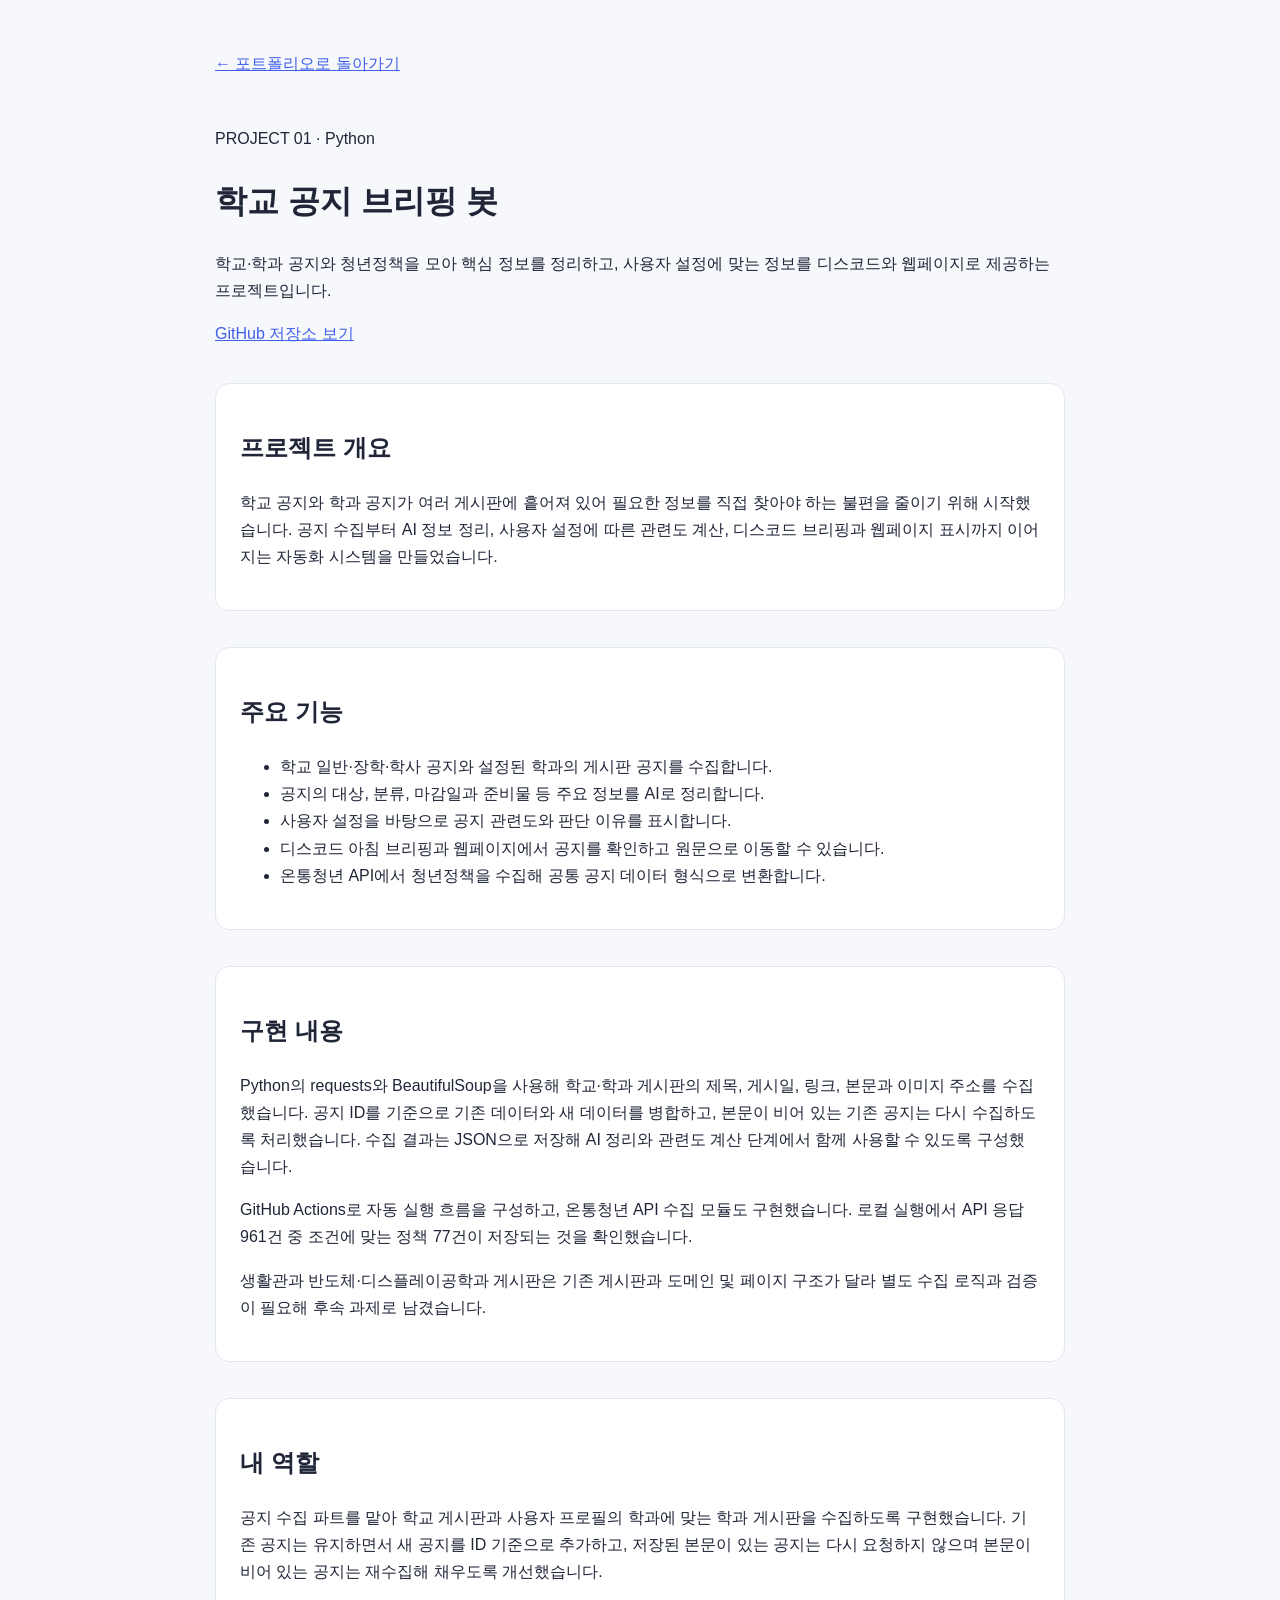
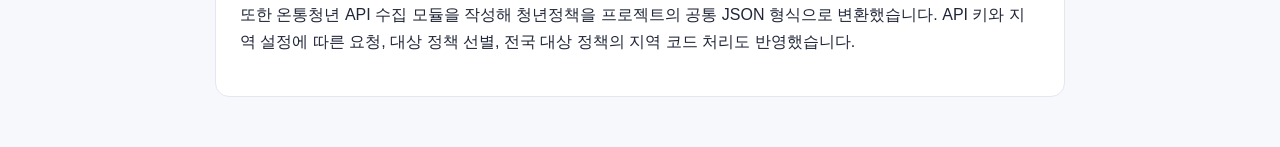
==== projects/notice-bot.html @ 907acf97 "Fix project detail page folder path" ====
<!doctype html>
<html lang="ko">
<head>
  <meta charset="utf-8">
  <meta name="viewport" content="width=device-width, initial-scale=1">
  <title>학교 공지 브리핑 봇 | 이민서</title>
  <style>
    body {
      max-width: 850px;
      margin: 50px auto;
      padding: 0 24px;
      font-family: Arial, sans-serif;
      line-height: 1.7;
      color: #202638;
      background: #f7f8fc;
    }
    a { color: #405fe8; }
    section {
      margin-top: 36px;
      padding: 24px;
      background: white;
      border: 1px solid #e4e7ef;
      border-radius: 14px;
    }
    .back { display: inline-block; margin-bottom: 32px; }
  </style>
</head>
<body>
  <a class="back" href="../index.html">← 포트폴리오로 돌아가기</a>

<main>
  <p>PROJECT 01 · Python</p>
  <h1>학교 공지 브리핑 봇</h1>
  <p>
    학교·학과 공지와 청년정책을 모아 핵심 정보를 정리하고,
    사용자 설정에 맞는 정보를 디스코드와 웹페이지로 제공하는 프로젝트입니다.
  </p>

  <p>
    <a href="https://github.com/seongminhong497-cell/koreatech-notice-bot">
      GitHub 저장소 보기
    </a>
  </p>

  <section>
    <h2>프로젝트 개요</h2>
    <p>
      학교 공지와 학과 공지가 여러 게시판에 흩어져 있어 필요한 정보를
      직접 찾아야 하는 불편을 줄이기 위해 시작했습니다. 공지 수집부터
      AI 정보 정리, 사용자 설정에 따른 관련도 계산, 디스코드 브리핑과
      웹페이지 표시까지 이어지는 자동화 시스템을 만들었습니다.
    </p>
  </section>

  <section>
    <h2>주요 기능</h2>
    <ul>
      <li>학교 일반·장학·학사 공지와 설정된 학과의 게시판 공지를 수집합니다.</li>
      <li>공지의 대상, 분류, 마감일과 준비물 등 주요 정보를 AI로 정리합니다.</li>
      <li>사용자 설정을 바탕으로 공지 관련도와 판단 이유를 표시합니다.</li>
      <li>디스코드 아침 브리핑과 웹페이지에서 공지를 확인하고 원문으로 이동할 수 있습니다.</li>
      <li>온통청년 API에서 청년정책을 수집해 공통 공지 데이터 형식으로 변환합니다.</li>
    </ul>
  </section>

  <section>
    <h2>구현 내용</h2>
    <p>
      Python의 requests와 BeautifulSoup을 사용해 학교·학과 게시판의 제목,
      게시일, 링크, 본문과 이미지 주소를 수집했습니다. 공지 ID를 기준으로
      기존 데이터와 새 데이터를 병합하고, 본문이 비어 있는 기존 공지는
      다시 수집하도록 처리했습니다. 수집 결과는 JSON으로 저장해 AI 정리와
      관련도 계산 단계에서 함께 사용할 수 있도록 구성했습니다.
    </p>
    <p>
      GitHub Actions로 자동 실행 흐름을 구성하고, 온통청년 API 수집 모듈도
      구현했습니다. 로컬 실행에서 API 응답 961건 중 조건에 맞는 정책 77건이
      저장되는 것을 확인했습니다.
    </p>
    <p>
      생활관과 반도체·디스플레이공학과 게시판은 기존 게시판과 도메인 및
      페이지 구조가 달라 별도 수집 로직과 검증이 필요해 후속 과제로 남겼습니다.
    </p>
  </section>

  <section>
    <h2>내 역할</h2>
    <p>
      공지 수집 파트를 맡아 학교 게시판과 사용자 프로필의 학과에 맞는
      학과 게시판을 수집하도록 구현했습니다. 기존 공지는 유지하면서 새 공지를
      ID 기준으로 추가하고, 저장된 본문이 있는 공지는 다시 요청하지 않으며
      본문이 비어 있는 공지는 재수집해 채우도록 개선했습니다.
    </p>
    <p>
      또한 온통청년 API 수집 모듈을 작성해 청년정책을 프로젝트의 공통 JSON
      형식으로 변환했습니다. API 키와 지역 설정에 따른 요청, 대상 정책 선별,
      전국 대상 정책의 지역 코드 처리도 반영했습니다.
    </p>
  </section>
</main>
</body>
</html>
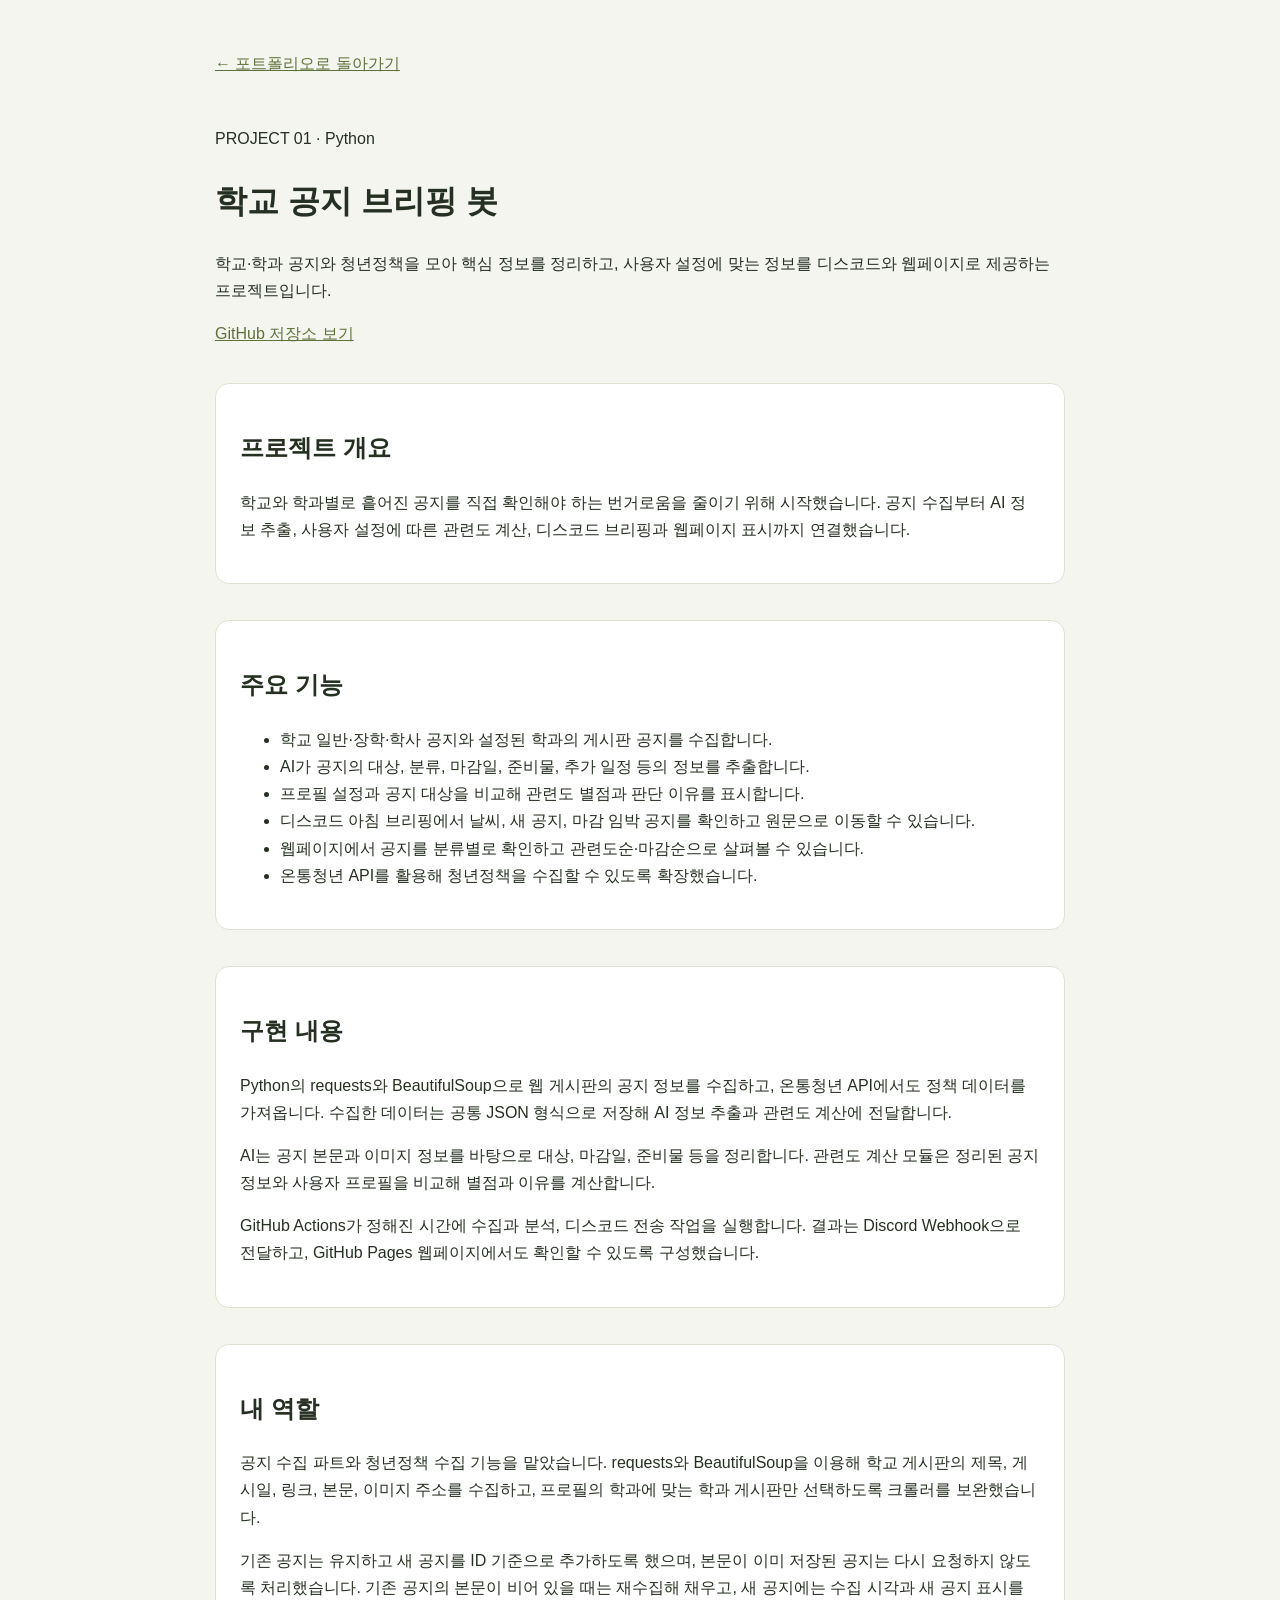
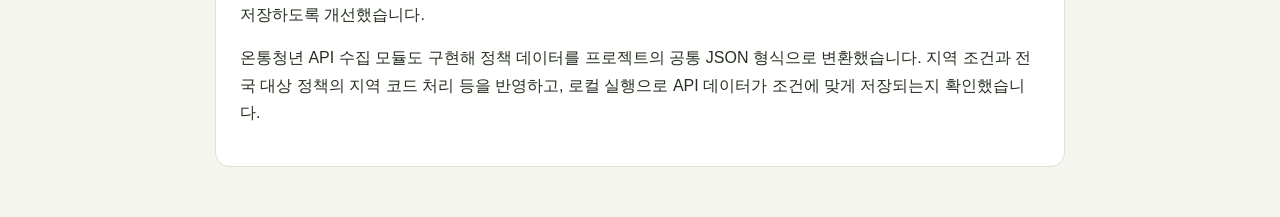
==== commit 0f2521d7: "Update project content and colors" ====
--- a/projects/notice-bot.html
+++ b/projects/notice-bot.html
@@ -3,6 +3,7 @@
 <head>
   <meta charset="utf-8">
   <meta name="viewport" content="width=device-width, initial-scale=1">
+  <link rel="stylesheet" href="/style.css">
   <title>학교 공지 브리핑 봇 | 이민서</title>
   <style>
     body {
@@ -11,18 +12,21 @@
       padding: 0 24px;
       font-family: Arial, sans-serif;
       line-height: 1.7;
-      color: #202638;
-      background: #f7f8fc;
+      color: #263022;
+      background: #F4F5EE;
     }
-    a { color: #405fe8; }
+    a { color: #5F713B; }
     section {
       margin-top: 36px;
       padding: 24px;
       background: white;
-      border: 1px solid #e4e7ef;
+      border: 1px solid #DDE3D2;
       border-radius: 14px;
     }
-    .back { display: inline-block; margin-bottom: 32px; }
+    .back {
+      display: inline-block;
+      margin-bottom: 32px;
+    }
   </style>
 </head>
 <body>
@@ -45,10 +49,8 @@
   <section>
     <h2>프로젝트 개요</h2>
     <p>
-      학교 공지와 학과 공지가 여러 게시판에 흩어져 있어 필요한 정보를
-      직접 찾아야 하는 불편을 줄이기 위해 시작했습니다. 공지 수집부터
-      AI 정보 정리, 사용자 설정에 따른 관련도 계산, 디스코드 브리핑과
-      웹페이지 표시까지 이어지는 자동화 시스템을 만들었습니다.
+      학교와 학과별로 흩어진 공지를 직접 확인해야 하는 번거로움을 줄이기 위해 시작했습니다.
+      공지 수집부터 AI 정보 추출, 사용자 설정에 따른 관련도 계산, 디스코드 브리핑과 웹페이지 표시까지 연결했습니다.
     </p>
   </section>
 
@@ -56,45 +58,46 @@
     <h2>주요 기능</h2>
     <ul>
       <li>학교 일반·장학·학사 공지와 설정된 학과의 게시판 공지를 수집합니다.</li>
-      <li>공지의 대상, 분류, 마감일과 준비물 등 주요 정보를 AI로 정리합니다.</li>
-      <li>사용자 설정을 바탕으로 공지 관련도와 판단 이유를 표시합니다.</li>
-      <li>디스코드 아침 브리핑과 웹페이지에서 공지를 확인하고 원문으로 이동할 수 있습니다.</li>
-      <li>온통청년 API에서 청년정책을 수집해 공통 공지 데이터 형식으로 변환합니다.</li>
+      <li>AI가 공지의 대상, 분류, 마감일, 준비물, 추가 일정 등의 정보를 추출합니다.</li>
+      <li>프로필 설정과 공지 대상을 비교해 관련도 별점과 판단 이유를 표시합니다.</li>
+      <li>디스코드 아침 브리핑에서 날씨, 새 공지, 마감 임박 공지를 확인하고 원문으로 이동할 수 있습니다.</li>
+      <li>웹페이지에서 공지를 분류별로 확인하고 관련도순·마감순으로 살펴볼 수 있습니다.</li>
+      <li>온통청년 API를 활용해 청년정책을 수집할 수 있도록 확장했습니다.</li>
     </ul>
   </section>
 
   <section>
     <h2>구현 내용</h2>
     <p>
-      Python의 requests와 BeautifulSoup을 사용해 학교·학과 게시판의 제목,
-      게시일, 링크, 본문과 이미지 주소를 수집했습니다. 공지 ID를 기준으로
-      기존 데이터와 새 데이터를 병합하고, 본문이 비어 있는 기존 공지는
-      다시 수집하도록 처리했습니다. 수집 결과는 JSON으로 저장해 AI 정리와
-      관련도 계산 단계에서 함께 사용할 수 있도록 구성했습니다.
+      Python의 requests와 BeautifulSoup으로 웹 게시판의 공지 정보를 수집하고,
+      온통청년 API에서도 정책 데이터를 가져옵니다.
+      수집한 데이터는 공통 JSON 형식으로 저장해 AI 정보 추출과 관련도 계산에 전달합니다.
     </p>
     <p>
-      GitHub Actions로 자동 실행 흐름을 구성하고, 온통청년 API 수집 모듈도
-      구현했습니다. 로컬 실행에서 API 응답 961건 중 조건에 맞는 정책 77건이
-      저장되는 것을 확인했습니다.
+      AI는 공지 본문과 이미지 정보를 바탕으로 대상, 마감일, 준비물 등을 정리합니다.
+      관련도 계산 모듈은 정리된 공지 정보와 사용자 프로필을 비교해 별점과 이유를 계산합니다.
     </p>
     <p>
-      생활관과 반도체·디스플레이공학과 게시판은 기존 게시판과 도메인 및
-      페이지 구조가 달라 별도 수집 로직과 검증이 필요해 후속 과제로 남겼습니다.
+      GitHub Actions가 정해진 시간에 수집과 분석, 디스코드 전송 작업을 실행합니다.
+      결과는 Discord Webhook으로 전달하고, GitHub Pages 웹페이지에서도 확인할 수 있도록 구성했습니다.
     </p>
   </section>
 
   <section>
     <h2>내 역할</h2>
     <p>
-      공지 수집 파트를 맡아 학교 게시판과 사용자 프로필의 학과에 맞는
-      학과 게시판을 수집하도록 구현했습니다. 기존 공지는 유지하면서 새 공지를
-      ID 기준으로 추가하고, 저장된 본문이 있는 공지는 다시 요청하지 않으며
-      본문이 비어 있는 공지는 재수집해 채우도록 개선했습니다.
+      공지 수집 파트와 청년정책 수집 기능을 맡았습니다.
+      requests와 BeautifulSoup을 이용해 학교 게시판의 제목, 게시일, 링크, 본문, 이미지 주소를 수집하고,
+      프로필의 학과에 맞는 학과 게시판만 선택하도록 크롤러를 보완했습니다.
     </p>
     <p>
-      또한 온통청년 API 수집 모듈을 작성해 청년정책을 프로젝트의 공통 JSON
-      형식으로 변환했습니다. API 키와 지역 설정에 따른 요청, 대상 정책 선별,
-      전국 대상 정책의 지역 코드 처리도 반영했습니다.
+      기존 공지는 유지하고 새 공지를 ID 기준으로 추가하도록 했으며,
+      본문이 이미 저장된 공지는 다시 요청하지 않도록 처리했습니다.
+      기존 공지의 본문이 비어 있을 때는 재수집해 채우고, 새 공지에는 수집 시각과 새 공지 표시를 저장하도록 개선했습니다.
+    </p>
+    <p>
+      온통청년 API 수집 모듈도 구현해 정책 데이터를 프로젝트의 공통 JSON 형식으로 변환했습니다.
+      지역 조건과 전국 대상 정책의 지역 코드 처리 등을 반영하고, 로컬 실행으로 API 데이터가 조건에 맞게 저장되는지 확인했습니다.
     </p>
   </section>
 </main>
--- a/style.css
+++ b/style.css
@@ -0,0 +1,22 @@
+.github-button {
+  display: inline-flex;
+  align-items: center;
+  gap: 8px;
+  padding: 10px 16px;
+  border-radius: 6px;
+  background: #181717;
+  color: white;
+  font-weight: bold;
+  text-decoration: none;
+}
+
+.github-button img {
+  display: block;
+  width: 20px;
+  height: 20px;
+  filter: brightness(0) invert(1);
+}
+
+.github-button:hover {
+  background: #333;
+}
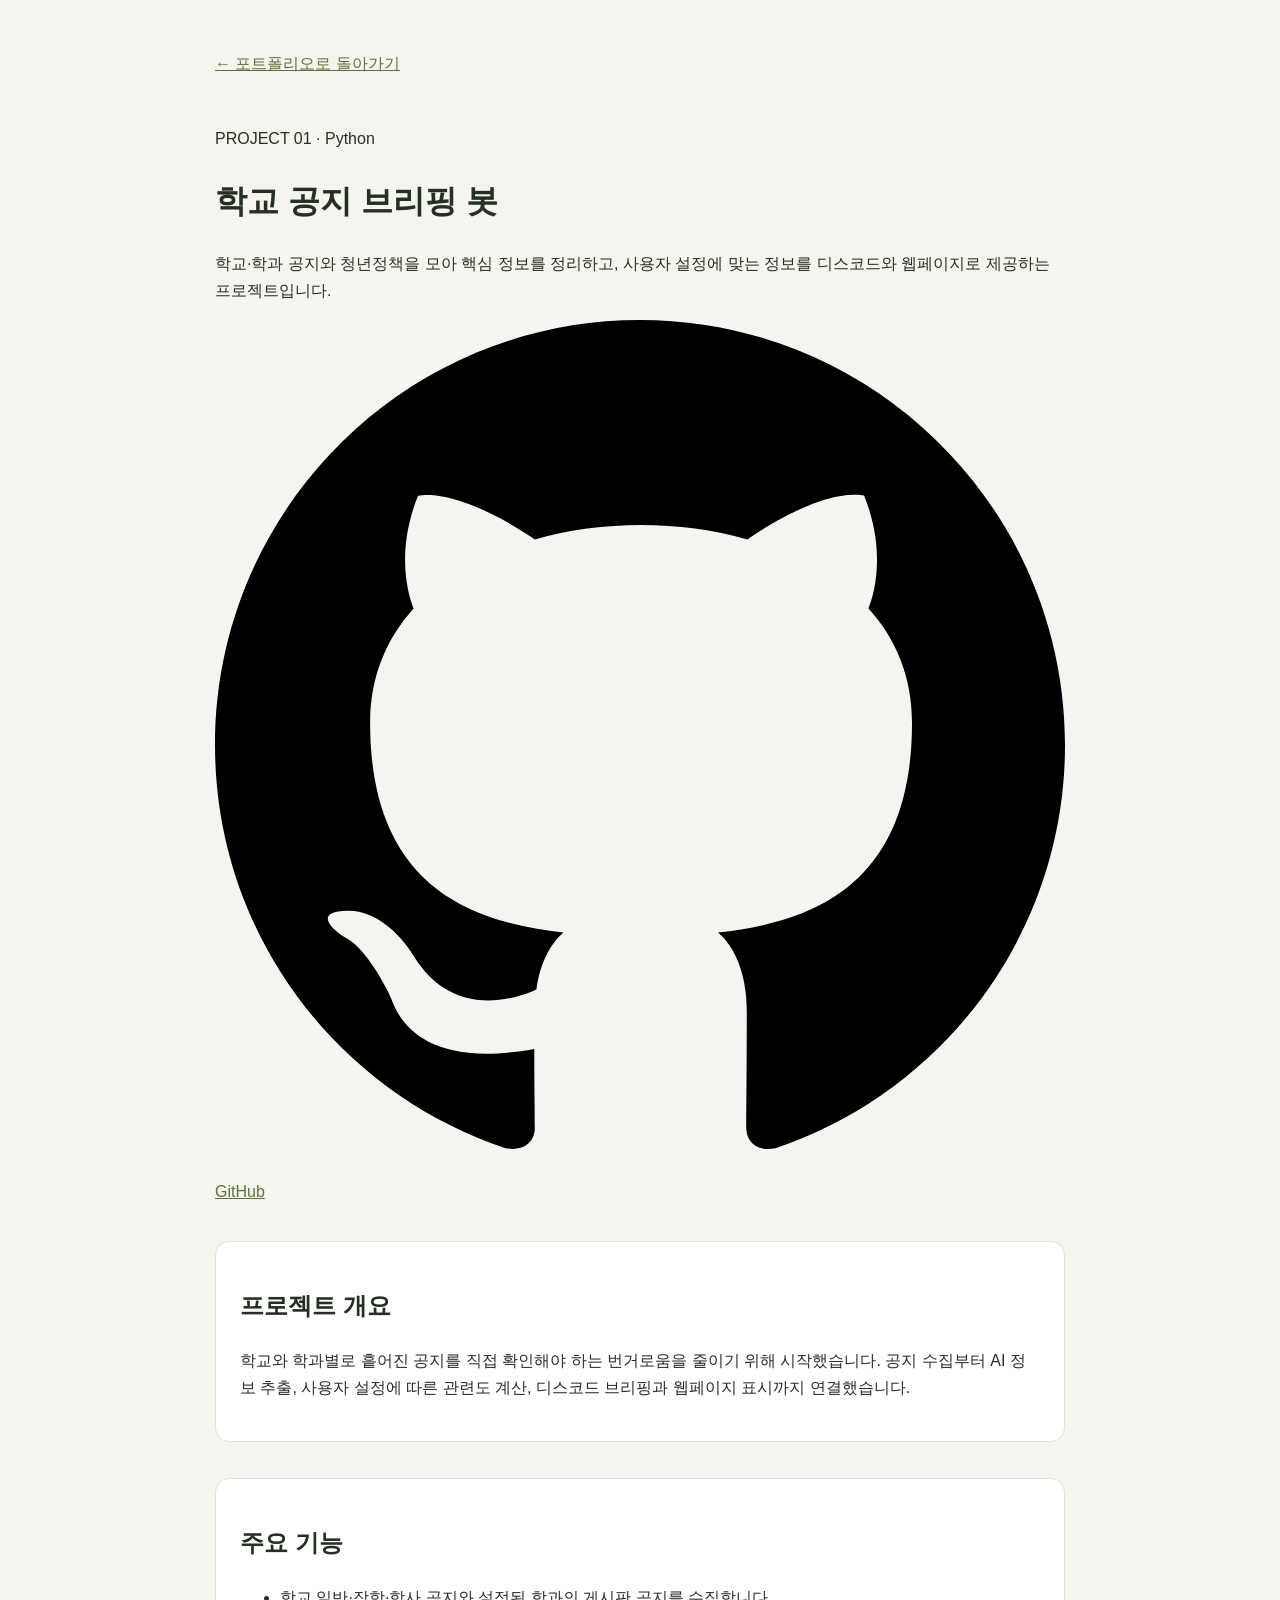
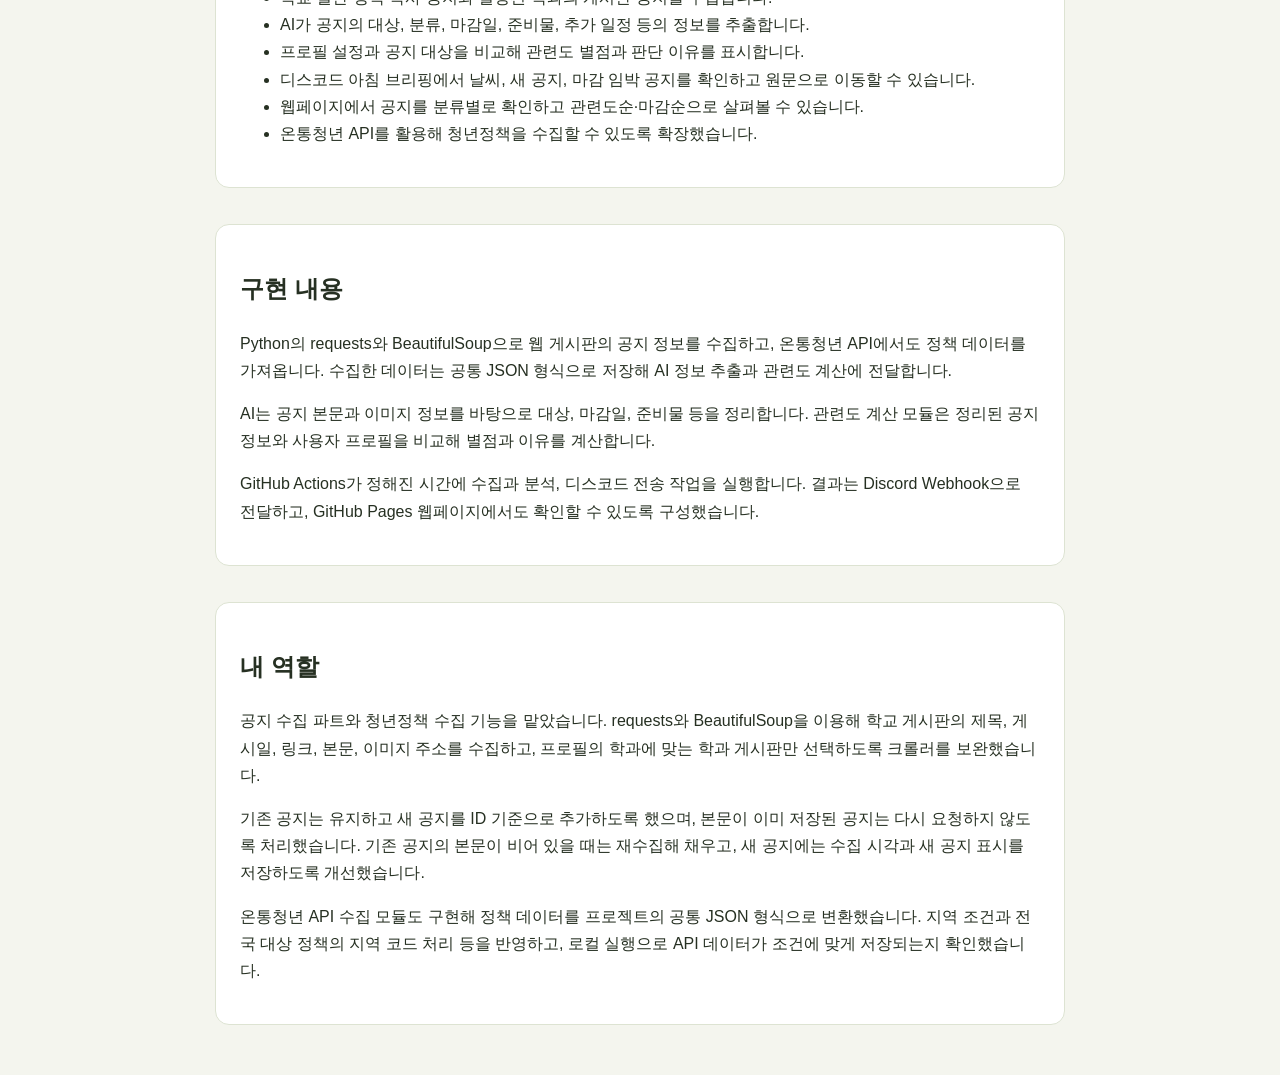
==== commit 243e90b4: "Add GitHub buttons and update portfolio styling" ====
--- a/projects/notice-bot.html
+++ b/projects/notice-bot.html
@@ -42,7 +42,8 @@
 
   <p>
     <a href="https://github.com/seongminhong497-cell/koreatech-notice-bot">
-      GitHub 저장소 보기
+      <img src="/assets/github.svg" alt="">
+      <span>GitHub</span>
     </a>
   </p>
 
--- a/style.css
+++ b/style.css
@@ -18,5 +18,6 @@
 }
 
 .github-button:hover {
-  background: #333;
+  background: #333333;
+  color: white;
 }
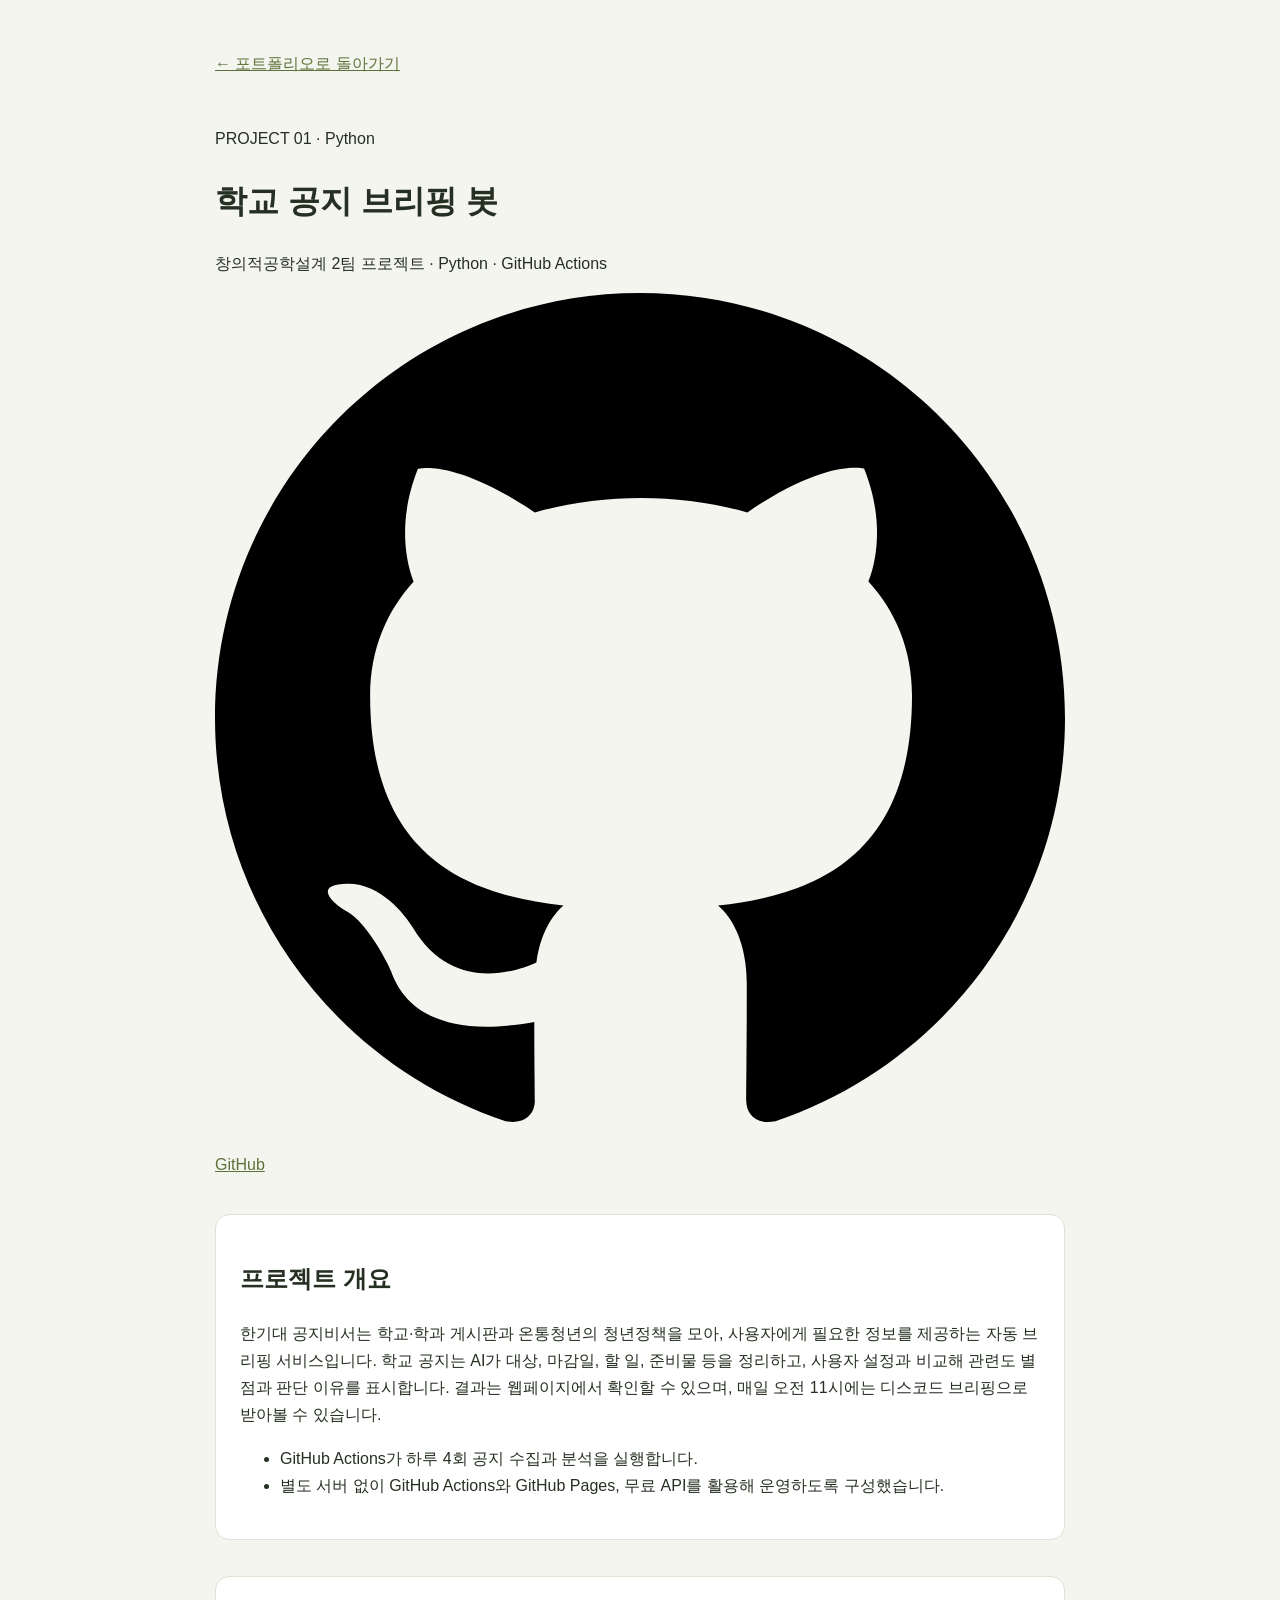
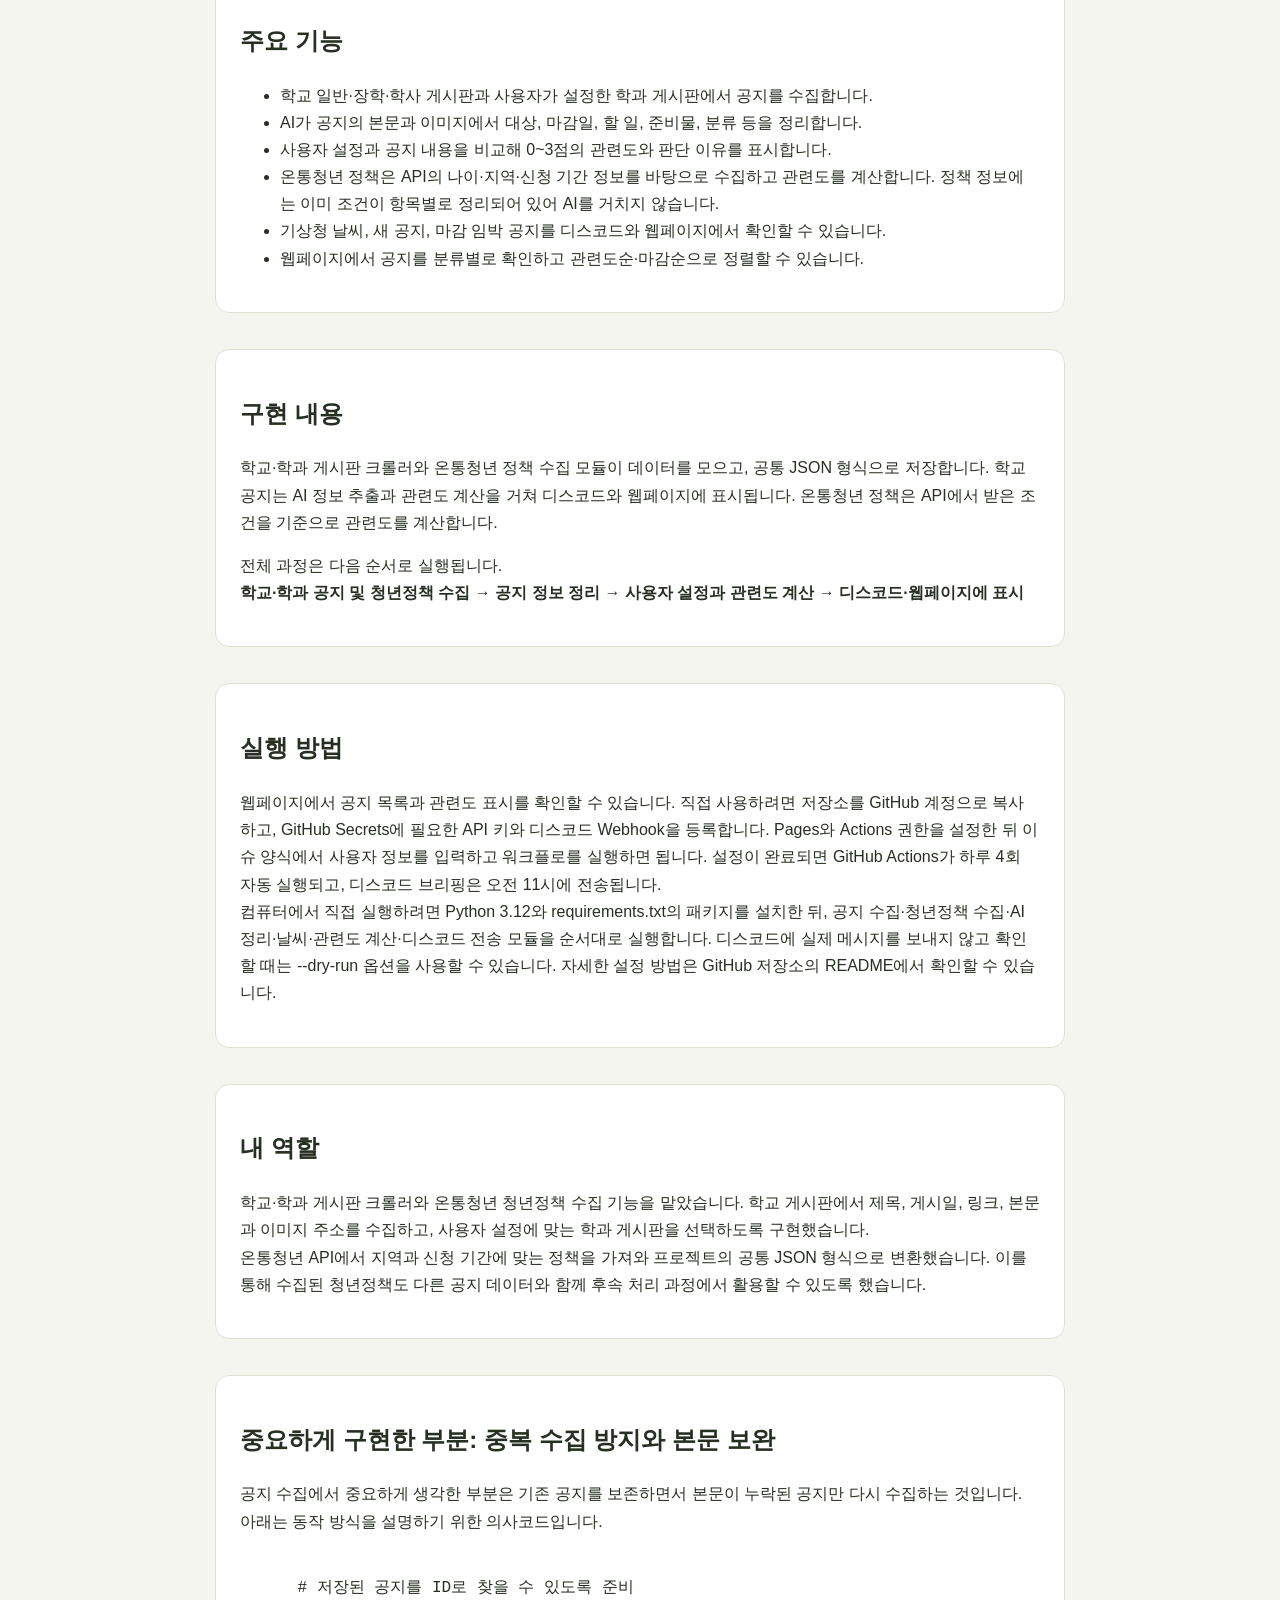
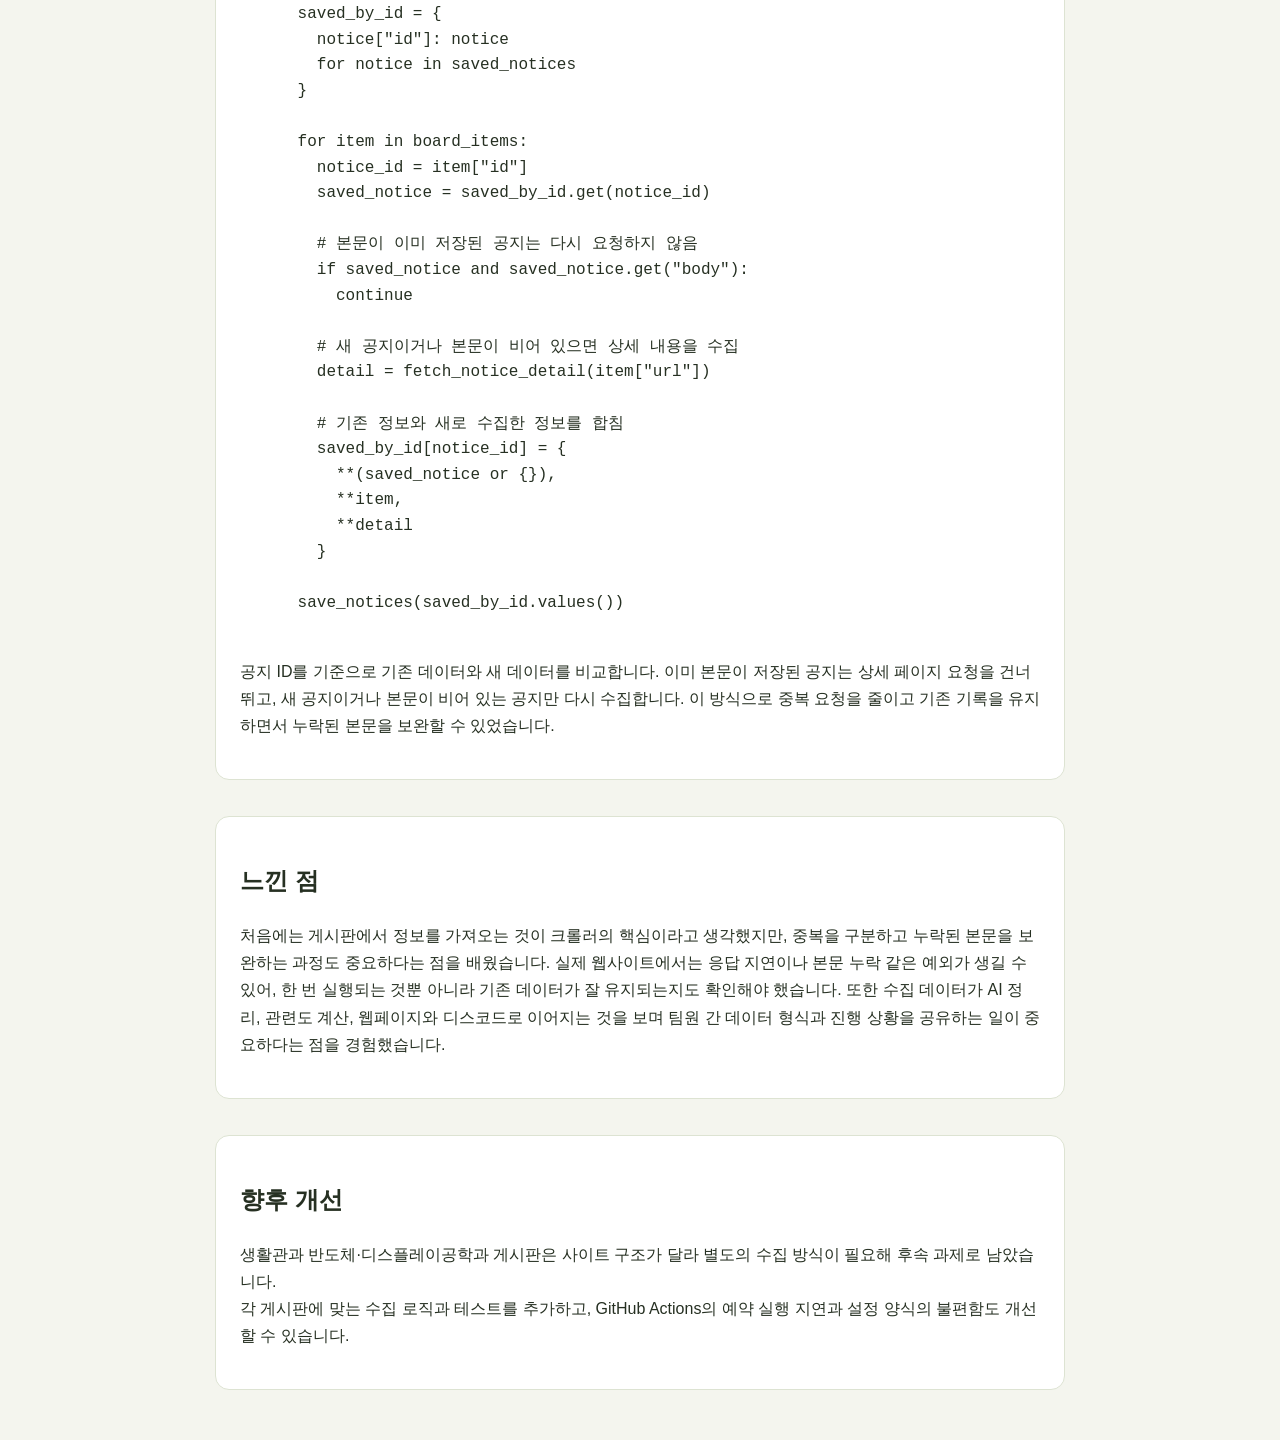
==== commit f4494069: "Update notice bot project details" ====
--- a/projects/notice-bot.html
+++ b/projects/notice-bot.html
@@ -36,8 +36,7 @@
   <p>PROJECT 01 · Python</p>
   <h1>학교 공지 브리핑 봇</h1>
   <p>
-    학교·학과 공지와 청년정책을 모아 핵심 정보를 정리하고,
-    사용자 설정에 맞는 정보를 디스코드와 웹페이지로 제공하는 프로젝트입니다.
+    창의적공학설계 2팀 프로젝트 · Python · GitHub Actions
   </p>
 
   <p>
@@ -50,57 +49,118 @@
   <section>
     <h2>프로젝트 개요</h2>
     <p>
-      학교와 학과별로 흩어진 공지를 직접 확인해야 하는 번거로움을 줄이기 위해 시작했습니다.
-      공지 수집부터 AI 정보 추출, 사용자 설정에 따른 관련도 계산, 디스코드 브리핑과 웹페이지 표시까지 연결했습니다.
+      한기대 공지비서는 학교·학과 게시판과 온통청년의 청년정책을 모아, 사용자에게 필요한 정보를 제공하는 자동 브리핑 서비스입니다.
+      학교 공지는 AI가 대상, 마감일, 할 일, 준비물 등을 정리하고, 사용자 설정과 비교해 관련도 별점과 판단 이유를 표시합니다. 
+      결과는 웹페이지에서 확인할 수 있으며, 매일 오전 11시에는 디스코드 브리핑으로 받아볼 수 있습니다. 
+    
+      <ul>
+        <li>GitHub Actions가 하루 4회 공지 수집과 분석을 실행합니다.</li>
+      <li>별도 서버 없이 GitHub Actions와 GitHub Pages, 무료 API를 활용해 운영하도록 구성했습니다. </li>
+      </ul>
     </p>
   </section>
 
   <section>
     <h2>주요 기능</h2>
     <ul>
-      <li>학교 일반·장학·학사 공지와 설정된 학과의 게시판 공지를 수집합니다.</li>
-      <li>AI가 공지의 대상, 분류, 마감일, 준비물, 추가 일정 등의 정보를 추출합니다.</li>
-      <li>프로필 설정과 공지 대상을 비교해 관련도 별점과 판단 이유를 표시합니다.</li>
-      <li>디스코드 아침 브리핑에서 날씨, 새 공지, 마감 임박 공지를 확인하고 원문으로 이동할 수 있습니다.</li>
-      <li>웹페이지에서 공지를 분류별로 확인하고 관련도순·마감순으로 살펴볼 수 있습니다.</li>
-      <li>온통청년 API를 활용해 청년정책을 수집할 수 있도록 확장했습니다.</li>
+      <li>학교 일반·장학·학사 게시판과 사용자가 설정한 학과 게시판에서 공지를 수집합니다.</li>
+      <li>AI가 공지의 본문과 이미지에서 대상, 마감일, 할 일, 준비물, 분류 등을 정리합니다.</li>
+      <li>사용자 설정과 공지 내용을 비교해 0~3점의 관련도와 판단 이유를 표시합니다.</li>
+      <li>온통청년 정책은 API의 나이·지역·신청 기간 정보를 바탕으로 수집하고 관련도를 계산합니다. 정책 정보에는 이미 조건이 항목별로 정리되어 있어 AI를 거치지 않습니다.</li>
+      <li>기상청 날씨, 새 공지, 마감 임박 공지를 디스코드와 웹페이지에서 확인할 수 있습니다.</li>
+      <li>웹페이지에서 공지를 분류별로 확인하고 관련도순·마감순으로 정렬할 수 있습니다.</li>
     </ul>
   </section>
 
   <section>
     <h2>구현 내용</h2>
     <p>
-      Python의 requests와 BeautifulSoup으로 웹 게시판의 공지 정보를 수집하고,
-      온통청년 API에서도 정책 데이터를 가져옵니다.
-      수집한 데이터는 공통 JSON 형식으로 저장해 AI 정보 추출과 관련도 계산에 전달합니다.
+      학교·학과 게시판 크롤러와 온통청년 정책 수집 모듈이 데이터를 모으고, 공통 JSON 형식으로 저장합니다.
+      학교 공지는 AI 정보 추출과 관련도 계산을 거쳐 디스코드와 웹페이지에 표시됩니다.
+      온통청년 정책은 API에서 받은 조건을 기준으로 관련도를 계산합니다.
     </p>
     <p>
-      AI는 공지 본문과 이미지 정보를 바탕으로 대상, 마감일, 준비물 등을 정리합니다.
-      관련도 계산 모듈은 정리된 공지 정보와 사용자 프로필을 비교해 별점과 이유를 계산합니다.
+      전체 과정은 다음 순서로 실행됩니다.
+      <br>
+      <b>학교·학과 공지 및 청년정책 수집 → 공지 정보 정리 → 사용자 설정과 관련도 계산 → 디스코드·웹페이지에 표시</b>
     </p>
+  </section>
+
+  <section>
+    <h2>실행 방법</h2>
     <p>
-      GitHub Actions가 정해진 시간에 수집과 분석, 디스코드 전송 작업을 실행합니다.
-      결과는 Discord Webhook으로 전달하고, GitHub Pages 웹페이지에서도 확인할 수 있도록 구성했습니다.
+      웹페이지에서 공지 목록과 관련도 표시를 확인할 수 있습니다. 직접 사용하려면 저장소를 GitHub 계정으로 복사하고, GitHub Secrets에 필요한 API 키와 디스코드 Webhook을 등록합니다. Pages와 Actions 권한을 설정한 뒤 이슈 양식에서 사용자 정보를 입력하고 워크플로를 실행하면 됩니다. 설정이 완료되면 GitHub Actions가 하루 4회 자동 실행되고, 디스코드 브리핑은 오전 11시에 전송됩니다.
+      <br>
+      컴퓨터에서 직접 실행하려면 Python 3.12와 requirements.txt의 패키지를 설치한 뒤, 공지 수집·청년정책 수집·AI 정리·날씨·관련도 계산·디스코드 전송 모듈을 순서대로 실행합니다. 디스코드에 실제 메시지를 보내지 않고 확인할 때는 --dry-run 옵션을 사용할 수 있습니다. 자세한 설정 방법은 GitHub 저장소의 README에서 확인할 수 있습니다.
     </p>
   </section>
 
   <section>
     <h2>내 역할</h2>
     <p>
-      공지 수집 파트와 청년정책 수집 기능을 맡았습니다.
-      requests와 BeautifulSoup을 이용해 학교 게시판의 제목, 게시일, 링크, 본문, 이미지 주소를 수집하고,
-      프로필의 학과에 맞는 학과 게시판만 선택하도록 크롤러를 보완했습니다.
-    </p>
-    <p>
-      기존 공지는 유지하고 새 공지를 ID 기준으로 추가하도록 했으며,
-      본문이 이미 저장된 공지는 다시 요청하지 않도록 처리했습니다.
-      기존 공지의 본문이 비어 있을 때는 재수집해 채우고, 새 공지에는 수집 시각과 새 공지 표시를 저장하도록 개선했습니다.
-    </p>
-    <p>
-      온통청년 API 수집 모듈도 구현해 정책 데이터를 프로젝트의 공통 JSON 형식으로 변환했습니다.
-      지역 조건과 전국 대상 정책의 지역 코드 처리 등을 반영하고, 로컬 실행으로 API 데이터가 조건에 맞게 저장되는지 확인했습니다.
+      학교·학과 게시판 크롤러와 온통청년 청년정책 수집 기능을 맡았습니다. 학교 게시판에서 제목, 게시일, 링크, 본문과 이미지 주소를 수집하고, 사용자 설정에 맞는 학과 게시판을 선택하도록 구현했습니다.
+      <br>
+      온통청년 API에서 지역과 신청 기간에 맞는 정책을 가져와 프로젝트의 공통 JSON 형식으로 변환했습니다. 이를 통해 수집된 청년정책도 다른 공지 데이터와 함께 후속 처리 과정에서 활용할 수 있도록 했습니다.
     </p>
   </section>
+
+  <section>
+    <h2>중요하게 구현한 부분: 중복 수집 방지와 본문 보완</h2>
+    <p>
+      공지 수집에서 중요하게 생각한 부분은 기존 공지를 보존하면서 본문이 누락된 공지만 다시 수집하는 것입니다. 아래는 동작 방식을 설명하기 위한 의사코드입니다.
+    </p>
+    <pre><code class="language-python">
+      # 저장된 공지를 ID로 찾을 수 있도록 준비
+      saved_by_id = {
+        notice["id"]: notice
+        for notice in saved_notices
+      }
+
+      for item in board_items:
+        notice_id = item["id"]
+        saved_notice = saved_by_id.get(notice_id)
+
+        # 본문이 이미 저장된 공지는 다시 요청하지 않음
+        if saved_notice and saved_notice.get("body"):
+          continue
+
+        # 새 공지이거나 본문이 비어 있으면 상세 내용을 수집
+        detail = fetch_notice_detail(item["url"])
+
+        # 기존 정보와 새로 수집한 정보를 합침
+        saved_by_id[notice_id] = {
+          **(saved_notice or {}),
+          **item,
+          **detail
+        }
+
+      save_notices(saved_by_id.values())
+    </code></pre>
+    <p>
+      공지 ID를 기준으로 기존 데이터와 새 데이터를 비교합니다.
+      이미 본문이 저장된 공지는 상세 페이지 요청을 건너뛰고, 새 공지이거나 본문이 비어 있는 공지만 다시 수집합니다.
+      이 방식으로 중복 요청을 줄이고 기존 기록을 유지하면서 누락된 본문을 보완할 수 있었습니다.
+    </p>
+  </section>
+
+  <section>
+    <h2>느낀 점</h2>
+    <p>
+      처음에는 게시판에서 정보를 가져오는 것이 크롤러의 핵심이라고 생각했지만, 중복을 구분하고 누락된 본문을 보완하는 과정도 중요하다는 점을 배웠습니다.
+      실제 웹사이트에서는 응답 지연이나 본문 누락 같은 예외가 생길 수 있어, 한 번 실행되는 것뿐 아니라 기존 데이터가 잘 유지되는지도 확인해야 했습니다.
+      또한 수집 데이터가 AI 정리, 관련도 계산, 웹페이지와 디스코드로 이어지는 것을 보며 팀원 간 데이터 형식과 진행 상황을 공유하는 일이 중요하다는 점을 경험했습니다.
+    </p>
+  </section>
+
+  <section>
+    <h2>향후 개선</h2>
+    <p>
+      생활관과 반도체·디스플레이공학과 게시판은 사이트 구조가 달라 별도의 수집 방식이 필요해 후속 과제로 남았습니다.
+      <br>
+      각 게시판에 맞는 수집 로직과 테스트를 추가하고, GitHub Actions의 예약 실행 지연과 설정 양식의 불편함도 개선할 수 있습니다.
+    </p>
+  </section>
+
 </main>
 </body>
 </html>
--- a/style.css
+++ b/style.css
@@ -20,4 +20,18 @@
 .github-button:hover {
   background: #333333;
   color: white;
+}
+
+# 코드 배경색, 글자색 수정
+pre {
+  overflow-x: auto;
+  padding: 20px;
+  border-radius: 12px;
+  background: #263022;
+  color: #f4f5ee;
+}
+
+pre code {
+  font-family: Consolas, monospace;
+  line-height: 1.6;
 }
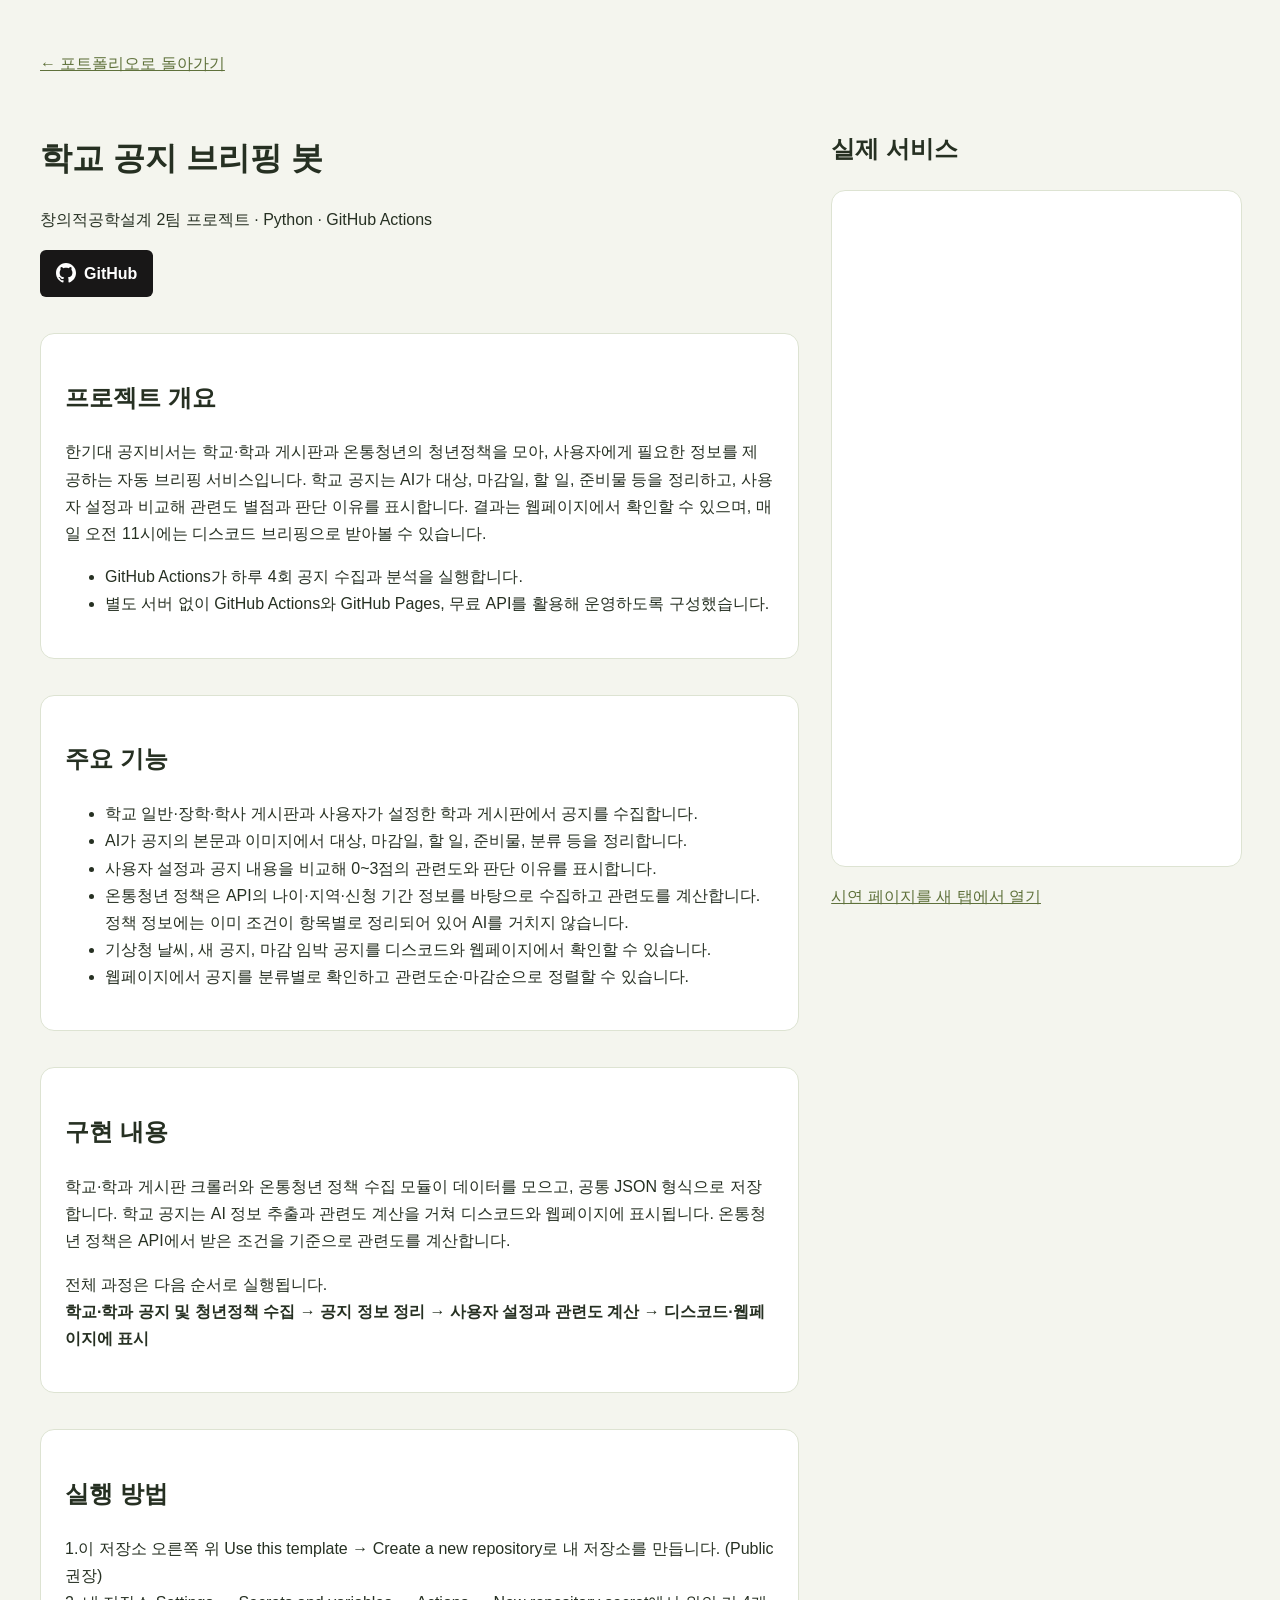
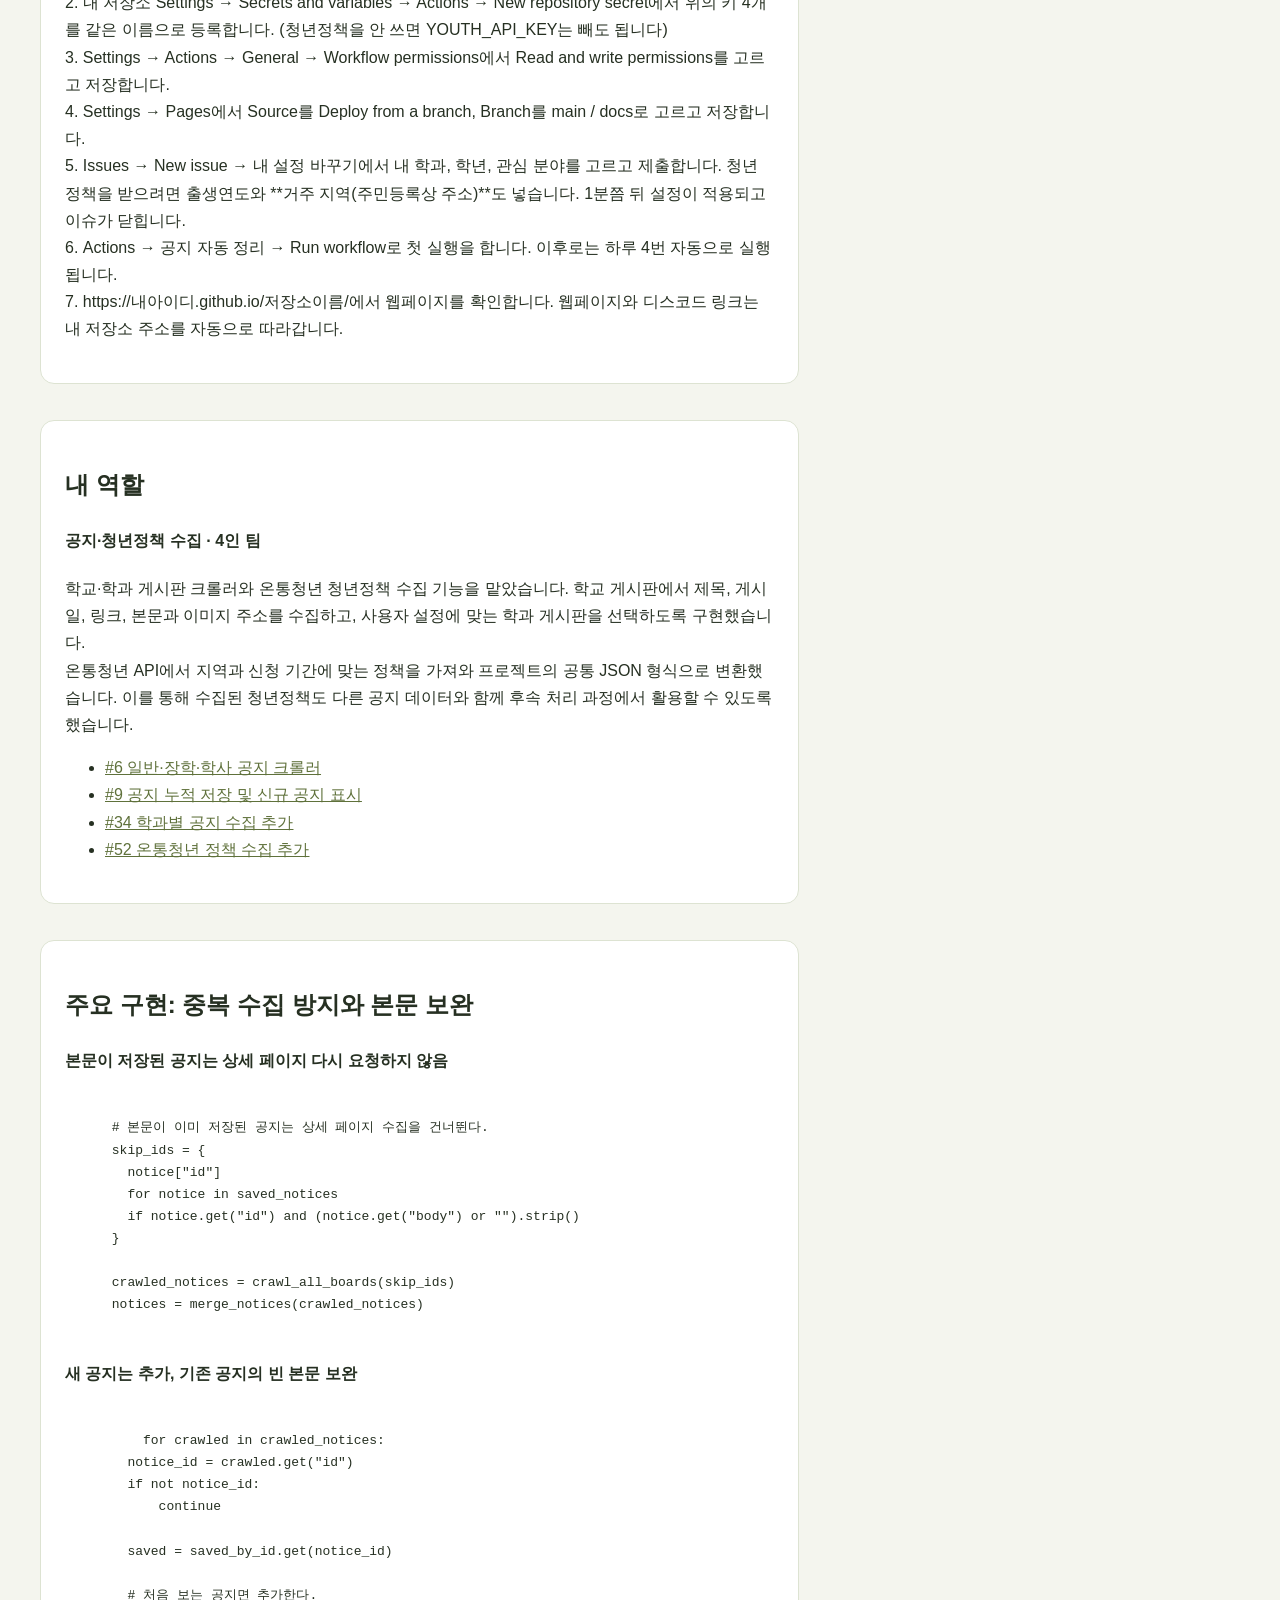
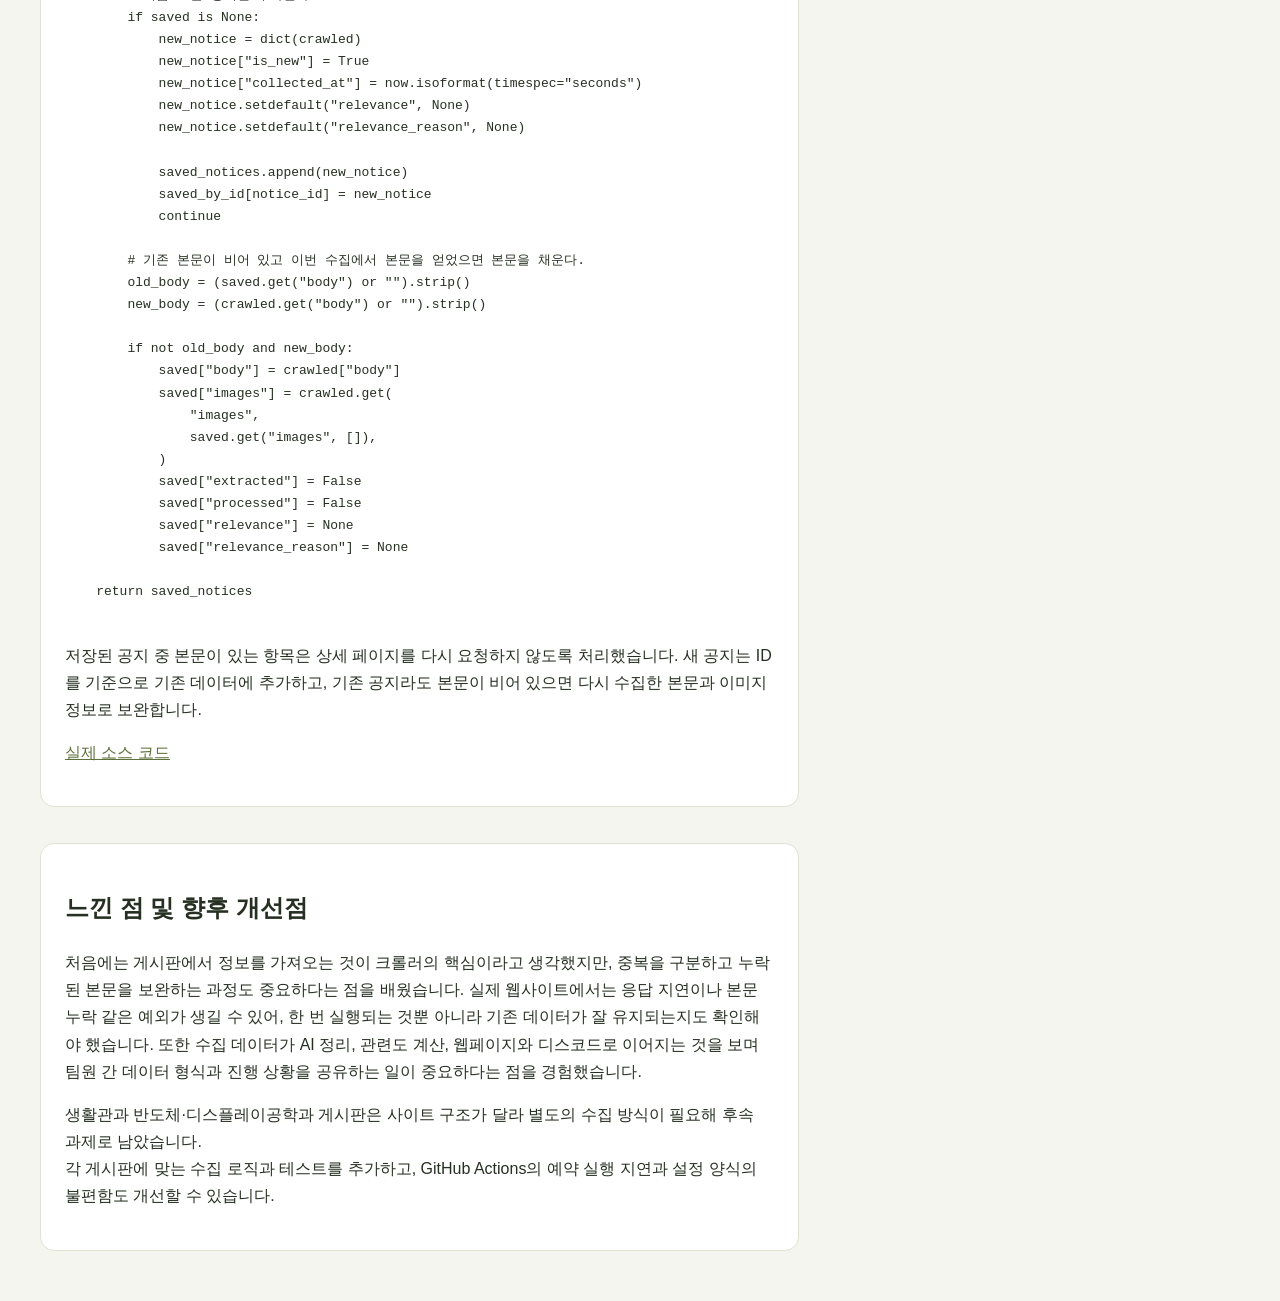
==== commit 96f44607: "Add clawler code to the project deatil page" ====
--- a/projects/notice-bot.html
+++ b/projects/notice-bot.html
@@ -7,7 +7,7 @@
   <title>학교 공지 브리핑 봇 | 이민서</title>
   <style>
     body {
-      max-width: 850px;
+      max-width: 1200px;
       margin: 50px auto;
       padding: 0 24px;
       font-family: Arial, sans-serif;
@@ -32,15 +32,21 @@
 <body>
   <a class="back" href="../index.html">← 포트폴리오로 돌아가기</a>
 
-<main>
-  <p>PROJECT 01 · Python</p>
+<main class="project-layout">
+  <div class="project-content">
   <h1>학교 공지 브리핑 봇</h1>
   <p>
     창의적공학설계 2팀 프로젝트 · Python · GitHub Actions
   </p>
 
   <p>
-    <a href="https://github.com/seongminhong497-cell/koreatech-notice-bot">
+    <a 
+      class="github-button"
+      href="https://github.com/seongminhong497-cell/koreatech-notice-bot"
+      target="_blank"
+      rel="noopener noreferrer"
+      aria-label="Github 저장소 열기"
+    >
       <img src="/assets/github.svg" alt="">
       <span>GitHub</span>
     </a>
@@ -89,77 +95,170 @@
   <section>
     <h2>실행 방법</h2>
     <p>
-      웹페이지에서 공지 목록과 관련도 표시를 확인할 수 있습니다. 직접 사용하려면 저장소를 GitHub 계정으로 복사하고, GitHub Secrets에 필요한 API 키와 디스코드 Webhook을 등록합니다. Pages와 Actions 권한을 설정한 뒤 이슈 양식에서 사용자 정보를 입력하고 워크플로를 실행하면 됩니다. 설정이 완료되면 GitHub Actions가 하루 4회 자동 실행되고, 디스코드 브리핑은 오전 11시에 전송됩니다.
-      <br>
-      컴퓨터에서 직접 실행하려면 Python 3.12와 requirements.txt의 패키지를 설치한 뒤, 공지 수집·청년정책 수집·AI 정리·날씨·관련도 계산·디스코드 전송 모듈을 순서대로 실행합니다. 디스코드에 실제 메시지를 보내지 않고 확인할 때는 --dry-run 옵션을 사용할 수 있습니다. 자세한 설정 방법은 GitHub 저장소의 README에서 확인할 수 있습니다.
+      1.이 저장소 오른쪽 위 Use this template → Create a new repository로 내 저장소를 만듭니다. (Public 권장)
+      <br>
+      2. 내 저장소 Settings → Secrets and variables → Actions → New repository secret에서 위의 키 4개를 같은 이름으로 등록합니다. (청년정책을 안 쓰면 YOUTH_API_KEY는 빼도 됩니다)
+      <br>
+      3. Settings → Actions → General → Workflow permissions에서 Read and write permissions를 고르고 저장합니다.
+      <br>
+      4. Settings → Pages에서 Source를 Deploy from a branch, Branch를 main / docs로 고르고 저장합니다.
+      <br>
+      5. Issues → New issue → 내 설정 바꾸기에서 내 학과, 학년, 관심 분야를 고르고 제출합니다. 청년정책을 받으려면 출생연도와 **거주 지역(주민등록상 주소)**도 넣습니다. 1분쯤 뒤 설정이 적용되고 이슈가 닫힙니다.
+      <br>
+      6. Actions → 공지 자동 정리 → Run workflow로 첫 실행을 합니다. 이후로는 하루 4번 자동으로 실행됩니다.
+      <br>
+      7. https://내아이디.github.io/저장소이름/에서 웹페이지를 확인합니다. 웹페이지와 디스코드 링크는 내 저장소 주소를 자동으로 따라갑니다.
     </p>
   </section>
 
   <section>
     <h2>내 역할</h2>
+    <h4>공지·청년정책 수집 · 4인 팀</h4>
     <p>
       학교·학과 게시판 크롤러와 온통청년 청년정책 수집 기능을 맡았습니다. 학교 게시판에서 제목, 게시일, 링크, 본문과 이미지 주소를 수집하고, 사용자 설정에 맞는 학과 게시판을 선택하도록 구현했습니다.
       <br>
       온통청년 API에서 지역과 신청 기간에 맞는 정책을 가져와 프로젝트의 공통 JSON 형식으로 변환했습니다. 이를 통해 수집된 청년정책도 다른 공지 데이터와 함께 후속 처리 과정에서 활용할 수 있도록 했습니다.
     </p>
-  </section>
-
-  <section>
-    <h2>중요하게 구현한 부분: 중복 수집 방지와 본문 보완</h2>
-    <p>
-      공지 수집에서 중요하게 생각한 부분은 기존 공지를 보존하면서 본문이 누락된 공지만 다시 수집하는 것입니다. 아래는 동작 방식을 설명하기 위한 의사코드입니다.
-    </p>
+    <p>
+      <ul>
+        <li>
+          <a href="https://github.com/seongminhong497-cell/koreatech-notice-bot/pull/6"
+            target="_blank"
+            rel="noopener noreferrer" >
+          #6 일반·장학·학사 공지 크롤러
+        </a>
+        </li>
+        <li>
+          <a href="https://github.com/seongminhong497-cell/koreatech-notice-bot/pull/9"
+            target="_blank"
+            rel="noopener noreferrer" >
+          #9 공지 누적 저장 및 신규 공지 표시
+        </a>
+        </li>
+        <li>
+          <a href="https://github.com/seongminhong497-cell/koreatech-notice-bot/pull/34"
+            target="_blank"
+            rel="noopener noreferrer" >
+          #34 학과별 공지 수집 추가
+        </a>
+        </li>
+        <li>
+          <a href="https://github.com/seongminhong497-cell/koreatech-notice-bot/pull/52"
+            target="_blank"
+            rel="noopener noreferrer" >
+          #52 온통청년 정책 수집 추가
+        </a>
+        </li>
+      </ul>
+    </p>
+  </section>
+
+  <section>
+    <h2>주요 구현: 중복 수집 방지와 본문 보완</h2>
+    <h4>본문이 저장된 공지는 상세 페이지 다시 요청하지 않음</h4>
+
     <pre><code class="language-python">
-      # 저장된 공지를 ID로 찾을 수 있도록 준비
-      saved_by_id = {
-        notice["id"]: notice
+      # 본문이 이미 저장된 공지는 상세 페이지 수집을 건너뛴다.
+      skip_ids = {
+        notice["id"]
         for notice in saved_notices
+        if notice.get("id") and (notice.get("body") or "").strip()
       }
 
-      for item in board_items:
-        notice_id = item["id"]
-        saved_notice = saved_by_id.get(notice_id)
-
-        # 본문이 이미 저장된 공지는 다시 요청하지 않음
-        if saved_notice and saved_notice.get("body"):
-          continue
-
-        # 새 공지이거나 본문이 비어 있으면 상세 내용을 수집
-        detail = fetch_notice_detail(item["url"])
-
-        # 기존 정보와 새로 수집한 정보를 합침
-        saved_by_id[notice_id] = {
-          **(saved_notice or {}),
-          **item,
-          **detail
-        }
-
-      save_notices(saved_by_id.values())
+      crawled_notices = crawl_all_boards(skip_ids)
+      notices = merge_notices(crawled_notices)  
     </code></pre>
-    <p>
-      공지 ID를 기준으로 기존 데이터와 새 데이터를 비교합니다.
-      이미 본문이 저장된 공지는 상세 페이지 요청을 건너뛰고, 새 공지이거나 본문이 비어 있는 공지만 다시 수집합니다.
-      이 방식으로 중복 요청을 줄이고 기존 기록을 유지하면서 누락된 본문을 보완할 수 있었습니다.
-    </p>
-  </section>
-
-  <section>
-    <h2>느낀 점</h2>
+
+    <h4>새 공지는 추가, 기존 공지의 빈 본문 보완</h4>
+    <pre><code class="language-python">
+          for crawled in crawled_notices:
+        notice_id = crawled.get("id")
+        if not notice_id:
+            continue
+
+        saved = saved_by_id.get(notice_id)
+
+        # 처음 보는 공지면 추가한다.
+        if saved is None:
+            new_notice = dict(crawled)
+            new_notice["is_new"] = True
+            new_notice["collected_at"] = now.isoformat(timespec="seconds")
+            new_notice.setdefault("relevance", None)
+            new_notice.setdefault("relevance_reason", None)
+
+            saved_notices.append(new_notice)
+            saved_by_id[notice_id] = new_notice
+            continue
+
+        # 기존 본문이 비어 있고 이번 수집에서 본문을 얻었으면 본문을 채운다.
+        old_body = (saved.get("body") or "").strip()
+        new_body = (crawled.get("body") or "").strip()
+
+        if not old_body and new_body:
+            saved["body"] = crawled["body"]
+            saved["images"] = crawled.get(
+                "images",
+                saved.get("images", []),
+            )
+            saved["extracted"] = False
+            saved["processed"] = False
+            saved["relevance"] = None
+            saved["relevance_reason"] = None
+
+    return saved_notices
+    </code></pre>
+  
+    <p>
+      저장된 공지 중 본문이 있는 항목은 상세 페이지를 다시 요청하지 않도록 처리했습니다.
+      새 공지는 ID를 기준으로 기존 데이터에 추가하고, 기존 공지라도 본문이 비어 있으면 다시 수집한 본문과 이미지 정보로 보완합니다.
+    </p>
+    <p>
+      <a
+        href="https://github.com/seongminhong497-cell/koreatech-notice-bot/blob/main/src/crawler.py"
+        target="_blank"
+        rel="noopener noreferrer">
+        실제 소스 코드
+      </a>
+
+    </p>
+  </section>
+
+  <section>
+    <h2>느낀 점 및 향후 개선점</h2>
     <p>
       처음에는 게시판에서 정보를 가져오는 것이 크롤러의 핵심이라고 생각했지만, 중복을 구분하고 누락된 본문을 보완하는 과정도 중요하다는 점을 배웠습니다.
       실제 웹사이트에서는 응답 지연이나 본문 누락 같은 예외가 생길 수 있어, 한 번 실행되는 것뿐 아니라 기존 데이터가 잘 유지되는지도 확인해야 했습니다.
       또한 수집 데이터가 AI 정리, 관련도 계산, 웹페이지와 디스코드로 이어지는 것을 보며 팀원 간 데이터 형식과 진행 상황을 공유하는 일이 중요하다는 점을 경험했습니다.
     </p>
-  </section>
-
-  <section>
-    <h2>향후 개선</h2>
     <p>
       생활관과 반도체·디스플레이공학과 게시판은 사이트 구조가 달라 별도의 수집 방식이 필요해 후속 과제로 남았습니다.
       <br>
       각 게시판에 맞는 수집 로직과 테스트를 추가하고, GitHub Actions의 예약 실행 지연과 설정 양식의 불편함도 개선할 수 있습니다.
     </p>
   </section>
+  </div>
+
+  <aside class="demo-panel">
+    <h2>실제 서비스</h2>
+
+    <iframe
+      class="demo-frame"
+      src="https://seongminhong497-cell.github.io/koreatech-notice-bot/"
+      title="한기대 공지비서 시연 페이지"
+      loading="lazy"
+      ></iframe>
+
+     <p>
+      <a
+        href="https://seongminhong497-cell.github.io/koreatech-notice-bot/"
+        target="_blank"
+        rel="noopener noreferrer"
+      >
+        시연 페이지를 새 탭에서 열기
+      </a>
+     </p> 
+
+  </aside>
 
 </main>
 </body>
--- a/style.css
+++ b/style.css
@@ -22,16 +22,77 @@
   color: white;
 }
 
-# 코드 배경색, 글자색 수정
-pre {
-  overflow-x: auto;
-  padding: 20px;
+/* 코드 배경색, 글자색 수정 */
+.code-window {
+  overflow: hidden;
+  border: 1px solid #3c3c3c;
   border-radius: 12px;
-  background: #263022;
-  color: #f4f5ee;
+  background: #bdbcbc;
 }
 
-pre code {
+.code-title {
+  padding: 10px 16px;
+  border-bottom: 1px solid #3c3c3c;
+  background: #252526;
+  color: #cccccc;
+  font-size: 14px;
+}
+
+.code-window pre {
+  margin: 0;
+  overflow-x: auto;
+}
+
+.code-window pre code.hljs {
+  display: block;
+  padding: 20px;
+  background: #1e1e1e;
   font-family: Consolas, monospace;
+  font-size: 14px;
   line-height: 1.6;
+}
+
+
+/* 프로젝트 설명과 시연 화면을 좌우로 배치 */
+.project-layout {
+  display: grid;
+  grid-template-columns: minmax(0, 1.3fr) minmax(320px, 0.7fr);
+  gap: 32px;
+  align-items: start;
+}
+
+.project-content,
+.demo-panel {
+  min-width: 0;
+}
+
+/* 오른쪽 시연 화면을 스크롤 중에도 화면에 유지 */
+.demo-panel {
+  position: sticky;
+  top: 24px;
+}
+
+.demo-frame {
+  display: block;
+  width: 100%;
+  height: 75vh;
+  min-height: 600px;
+  border: 1px solid #DDE3D2;
+  border-radius: 14px;
+  background: white;
+}
+
+/* 화면이 좁으면 설명 아래에 시연 화면 배치 */
+@media (max-width: 850px) {
+  .project-layout {
+    grid-template-columns: 1fr;
+  }
+
+  .demo-panel {
+    position: static;
+  }
+
+  .demo-frame {
+    height: 700px;
+  }
 }
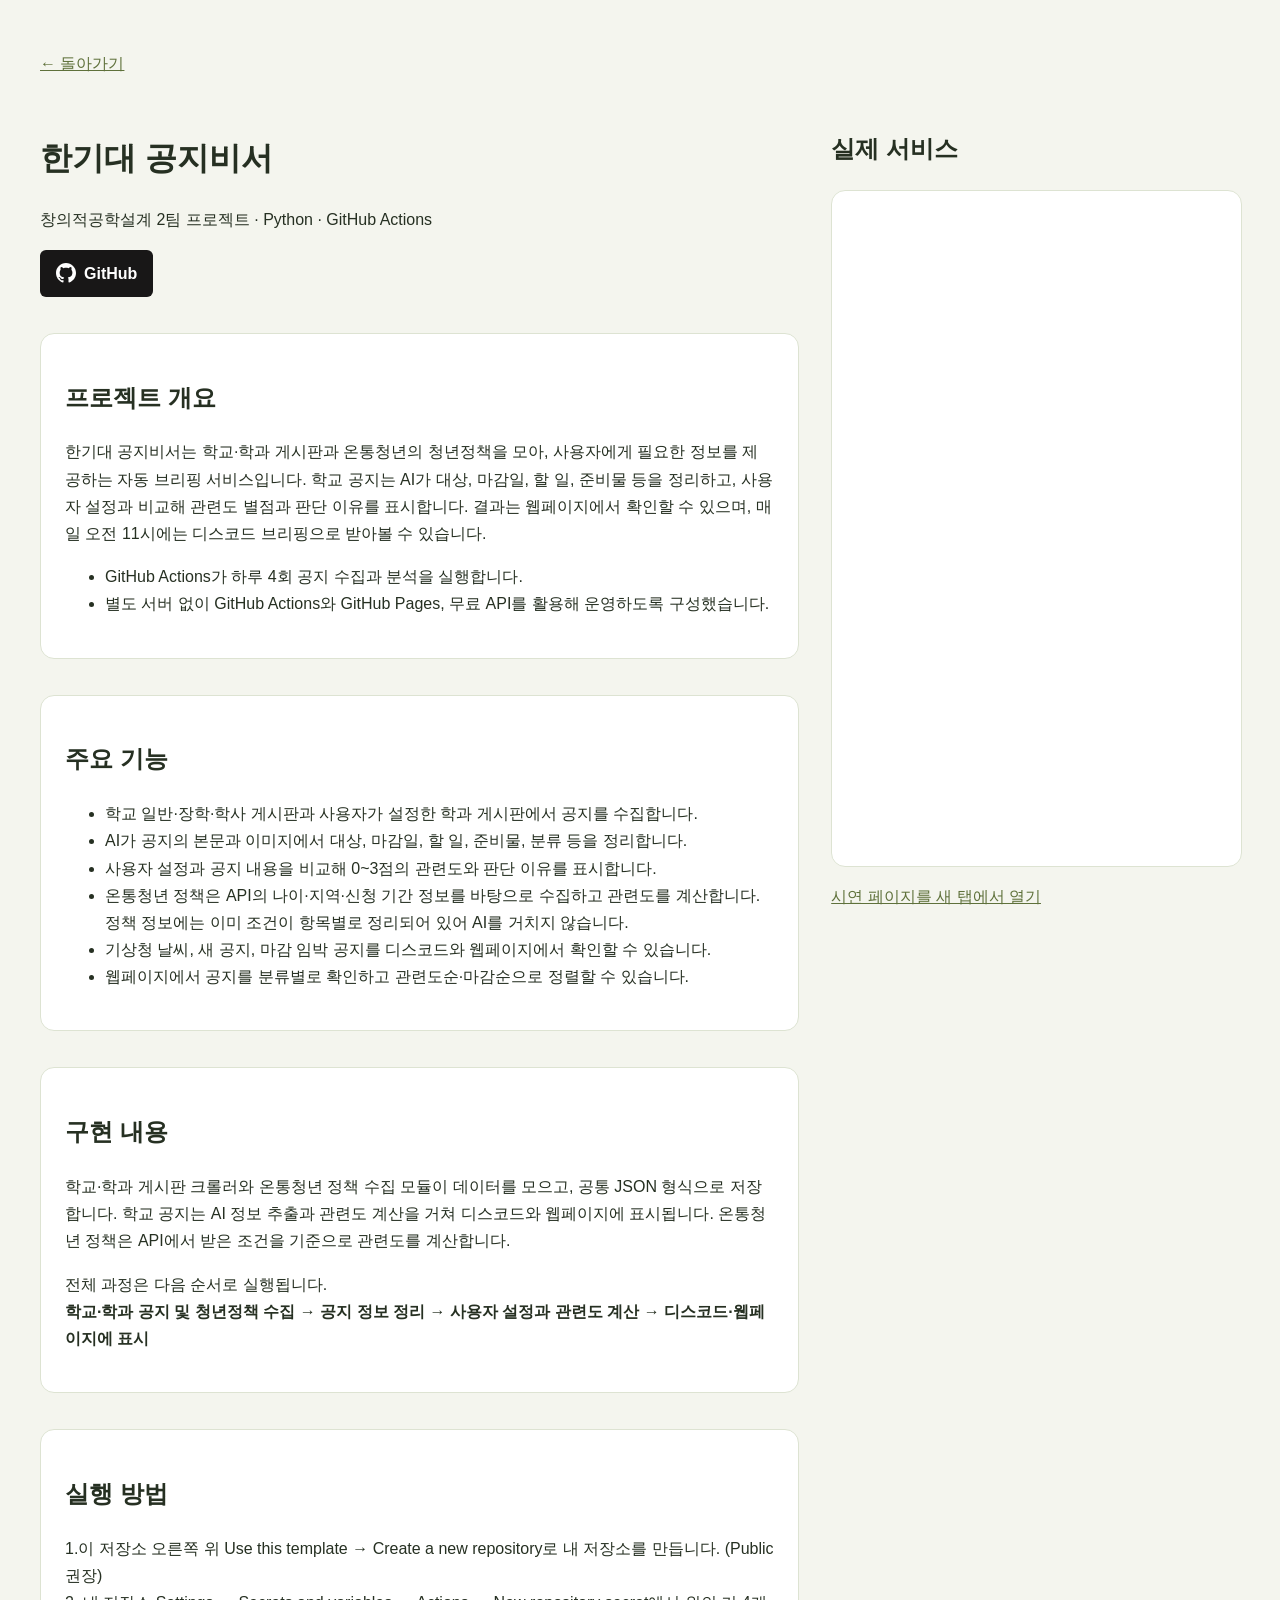
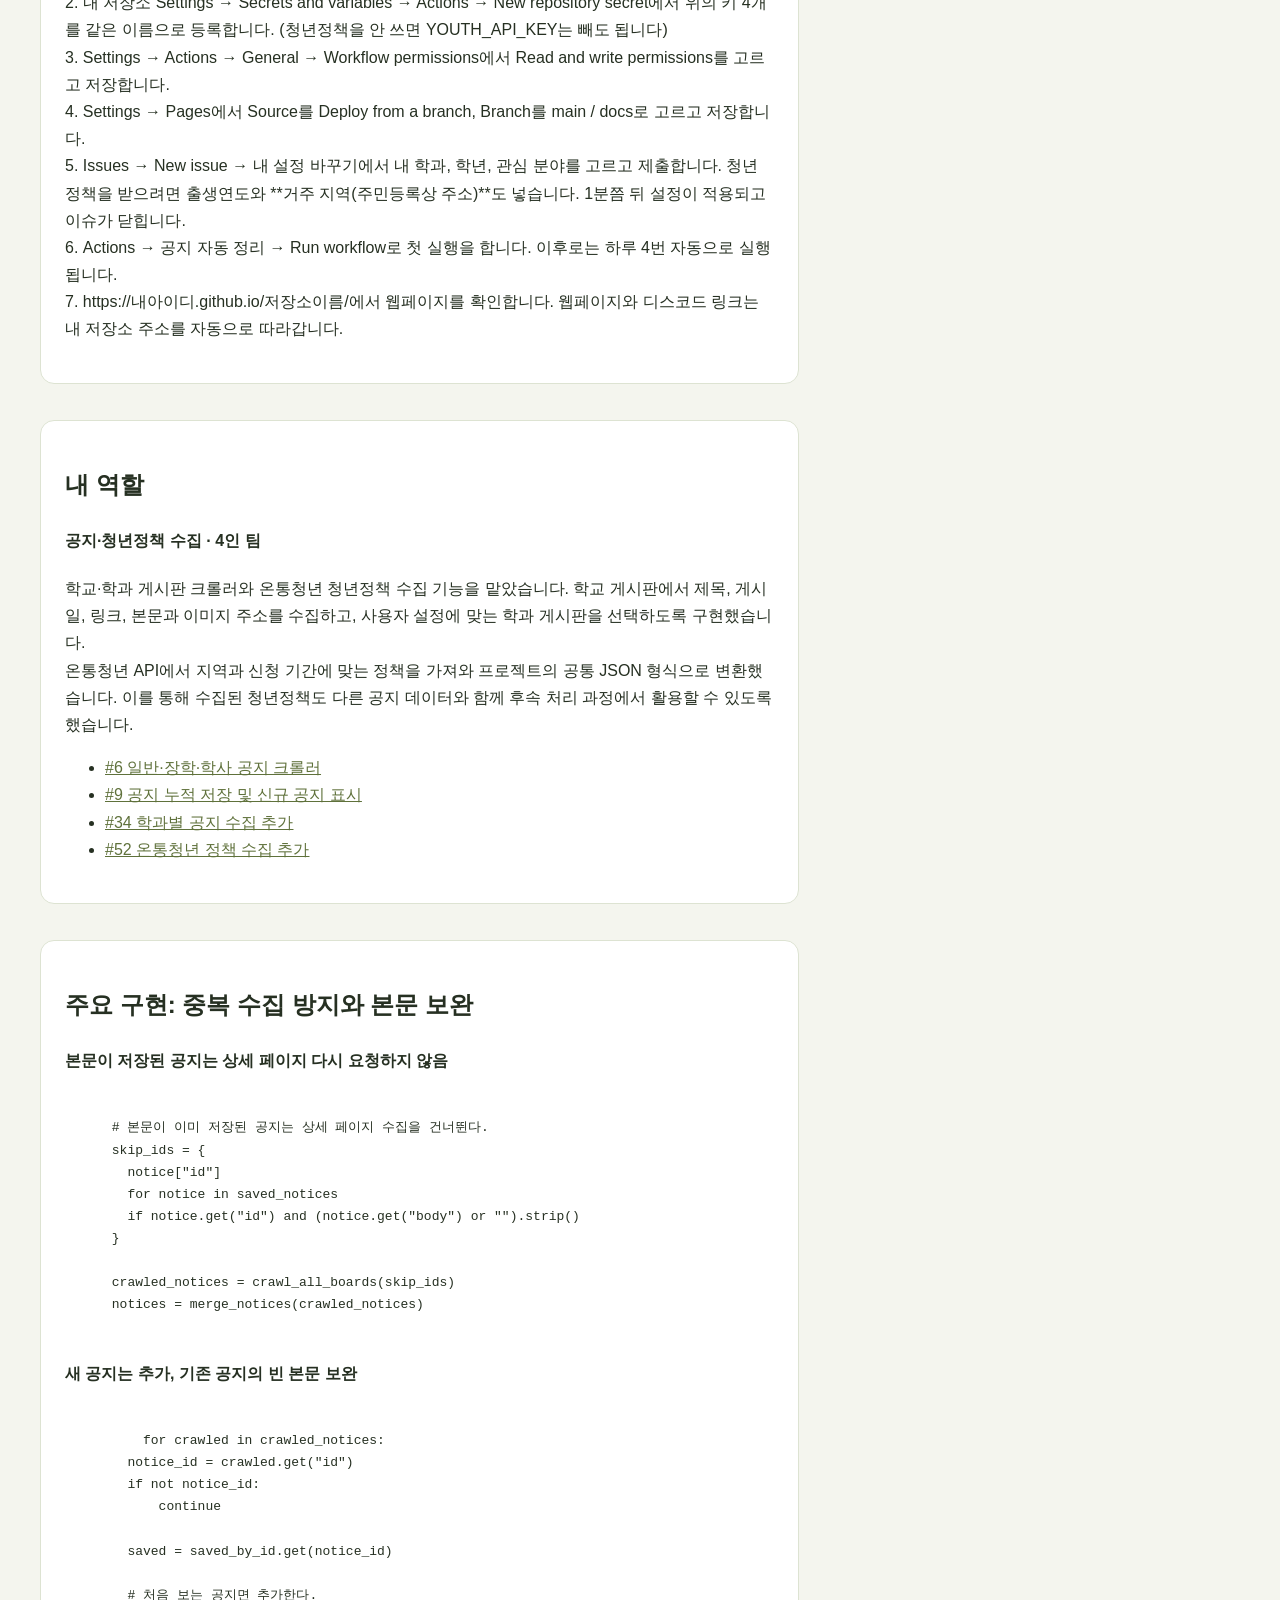
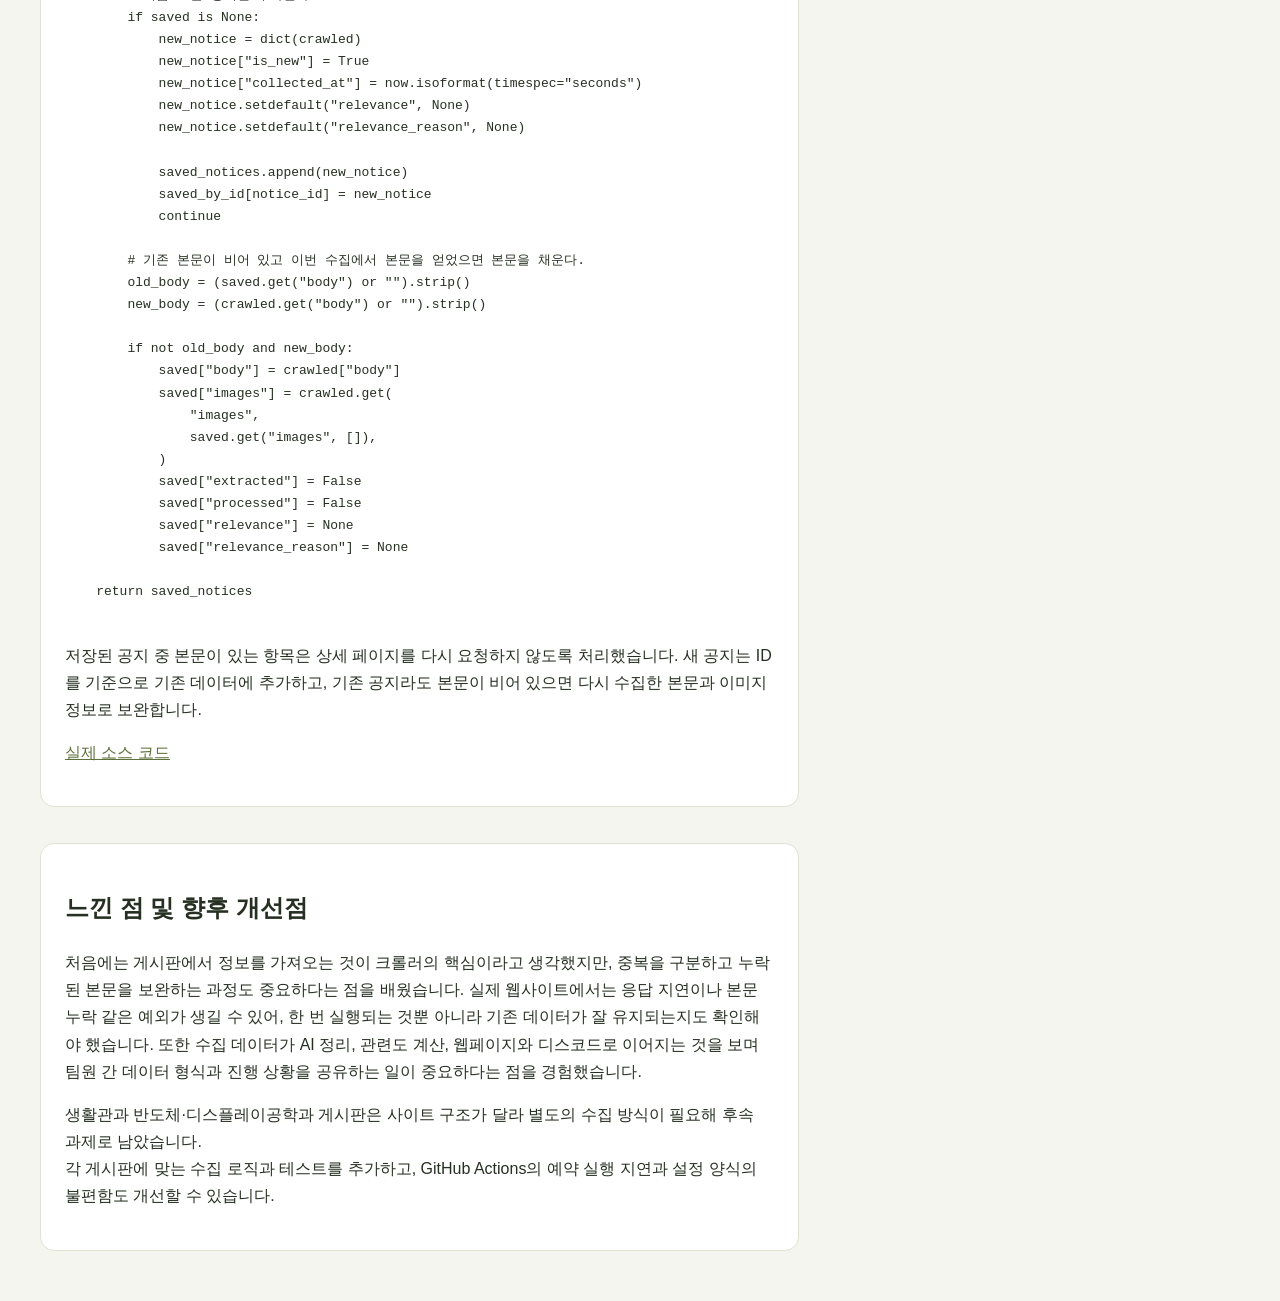
==== commit f72db05b: "edit text" ====
--- a/projects/notice-bot.html
+++ b/projects/notice-bot.html
@@ -4,7 +4,7 @@
   <meta charset="utf-8">
   <meta name="viewport" content="width=device-width, initial-scale=1">
   <link rel="stylesheet" href="/style.css">
-  <title>학교 공지 브리핑 봇 | 이민서</title>
+  <title>한기대 공지비서 | 이민서</title>
   <style>
     body {
       max-width: 1200px;
@@ -30,11 +30,11 @@
   </style>
 </head>
 <body>
-  <a class="back" href="../index.html">← 포트폴리오로 돌아가기</a>
+  <a class="back" href="../index.html">← 돌아가기</a>
 
 <main class="project-layout">
   <div class="project-content">
-  <h1>학교 공지 브리핑 봇</h1>
+  <h1>한기대 공지비서</h1>
   <p>
     창의적공학설계 2팀 프로젝트 · Python · GitHub Actions
   </p>
